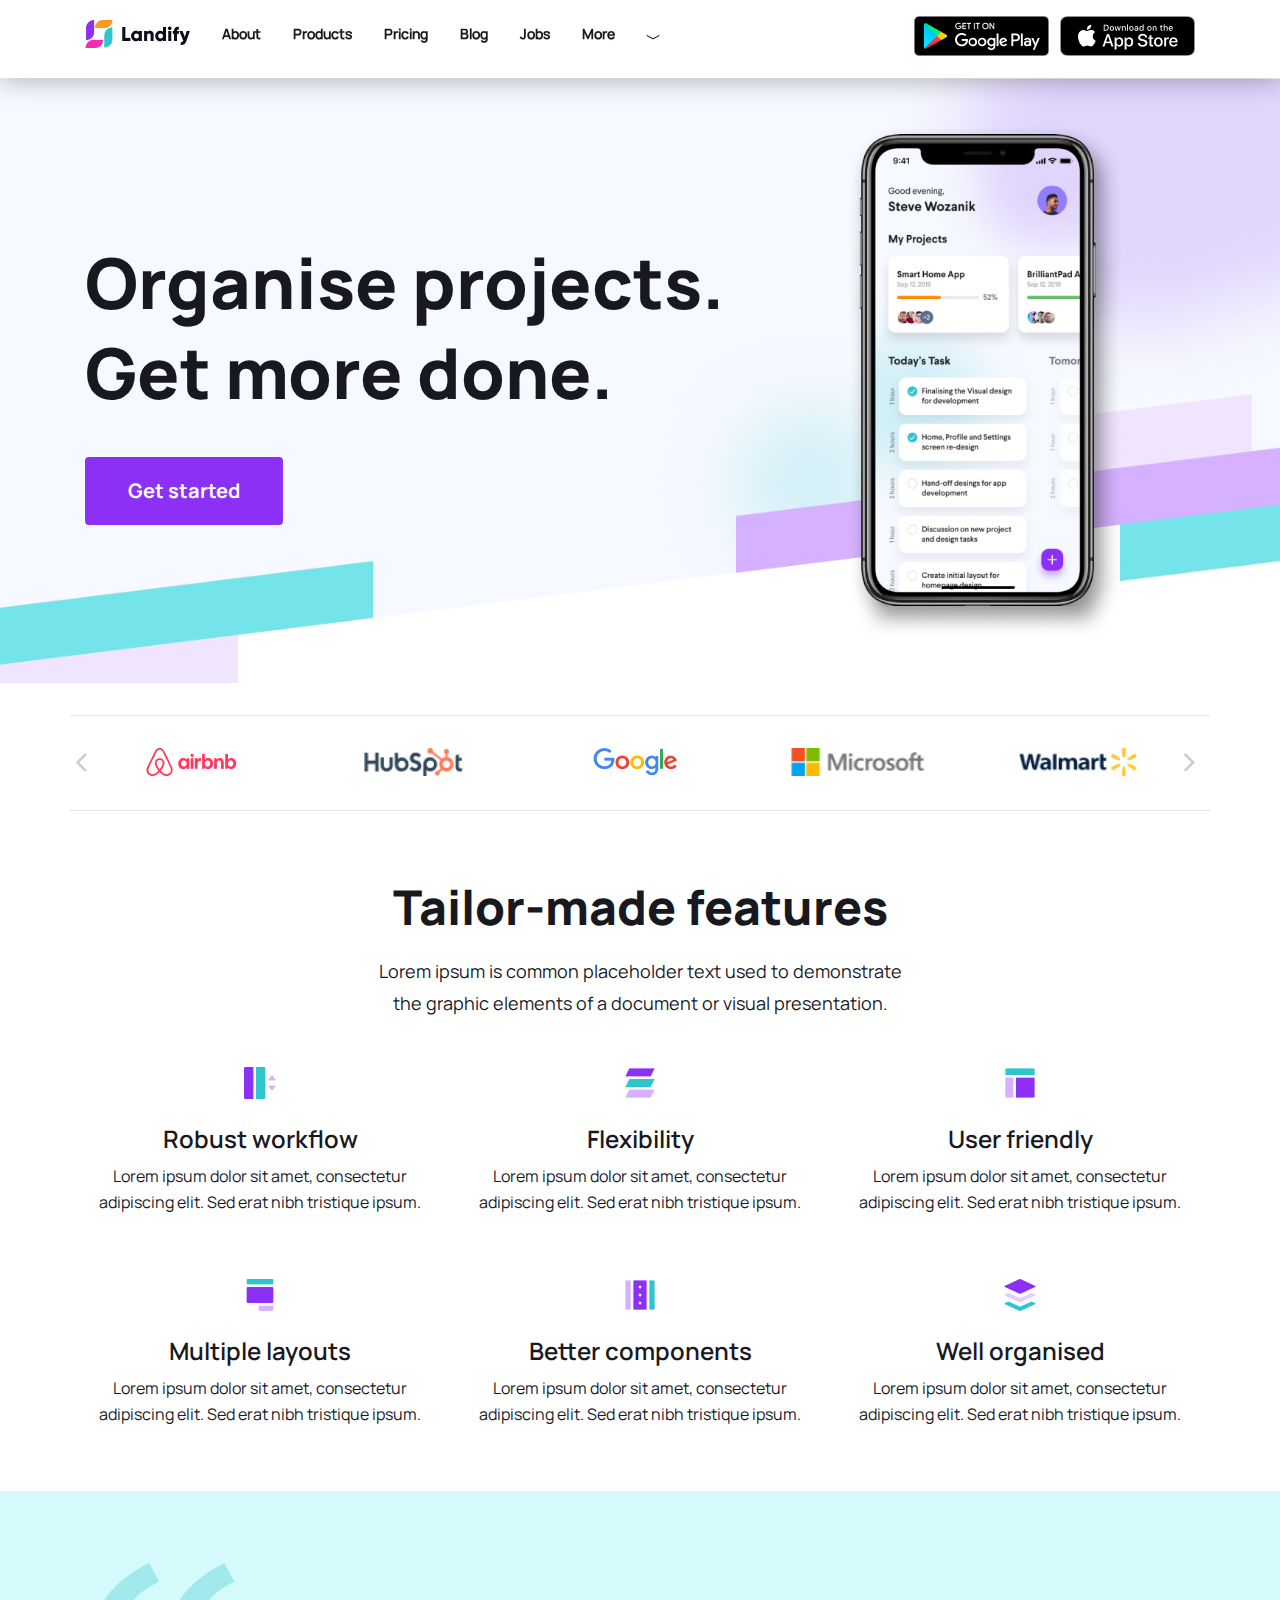
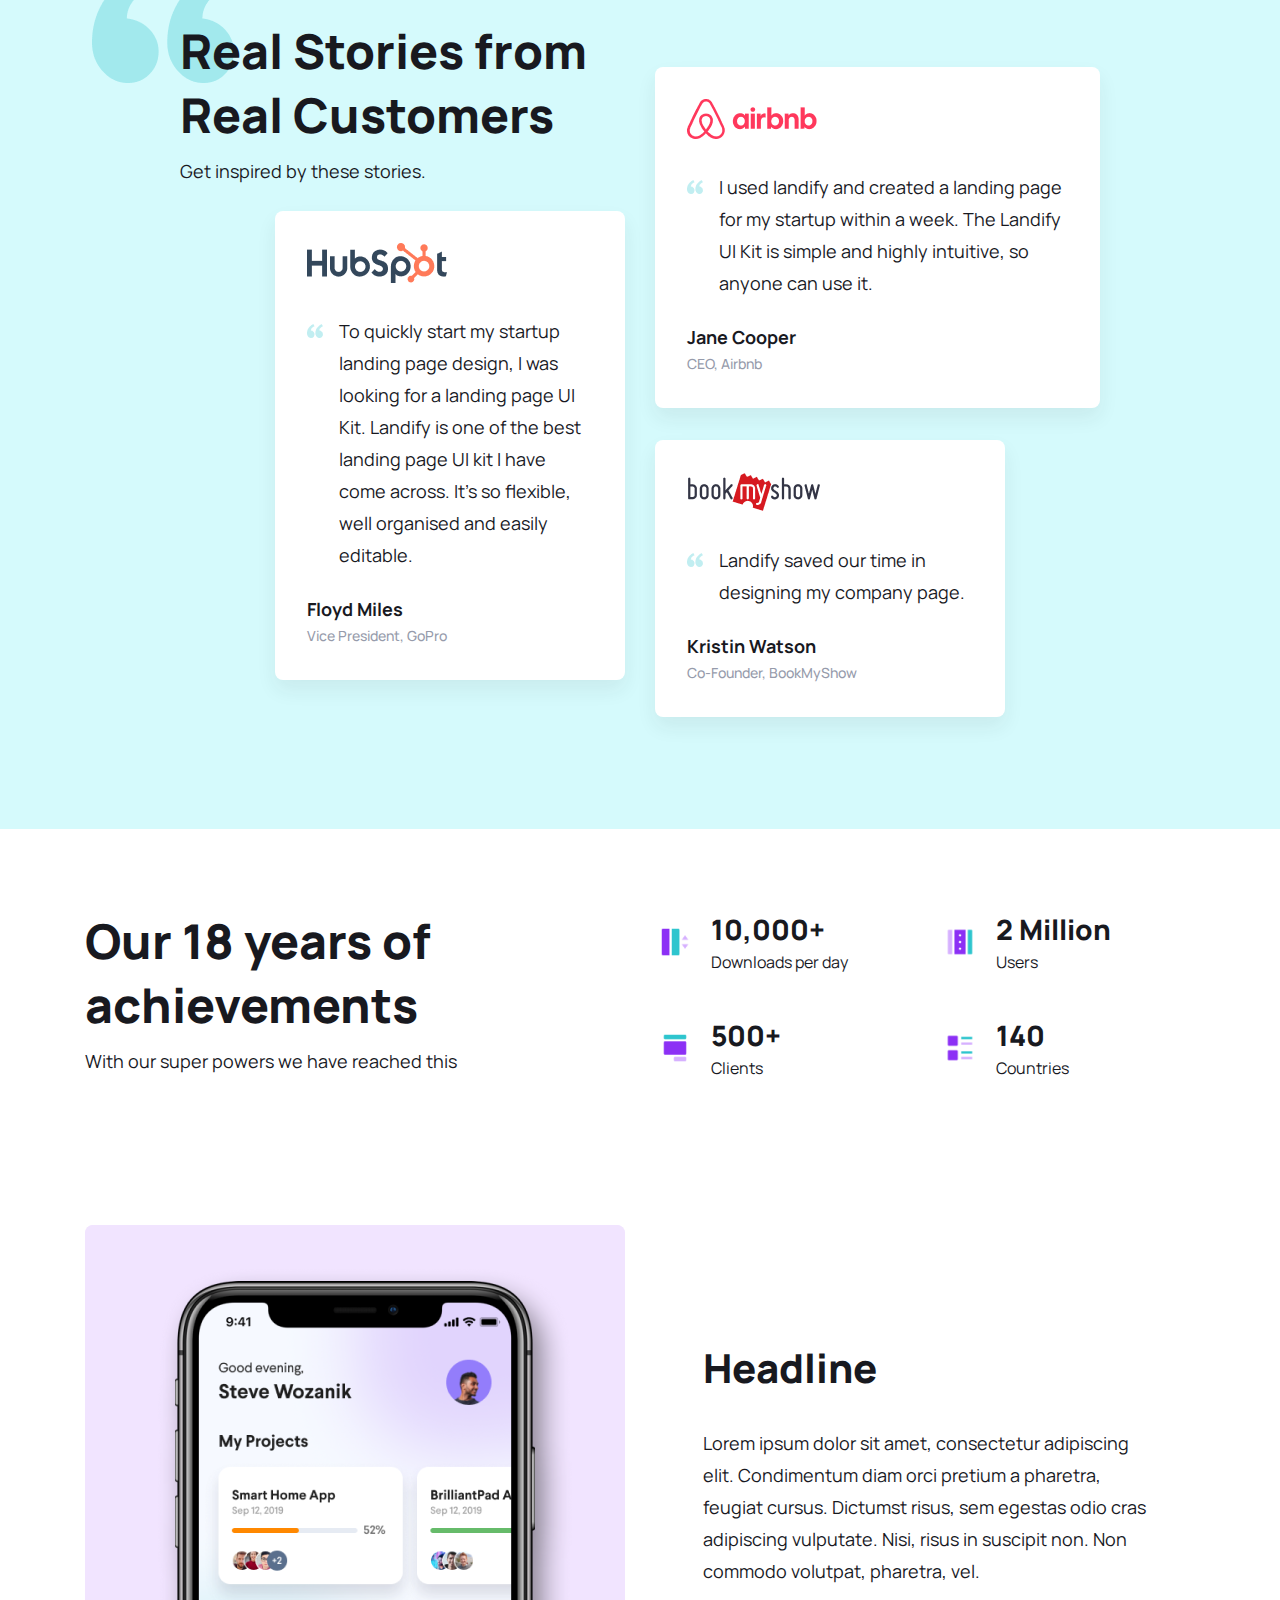
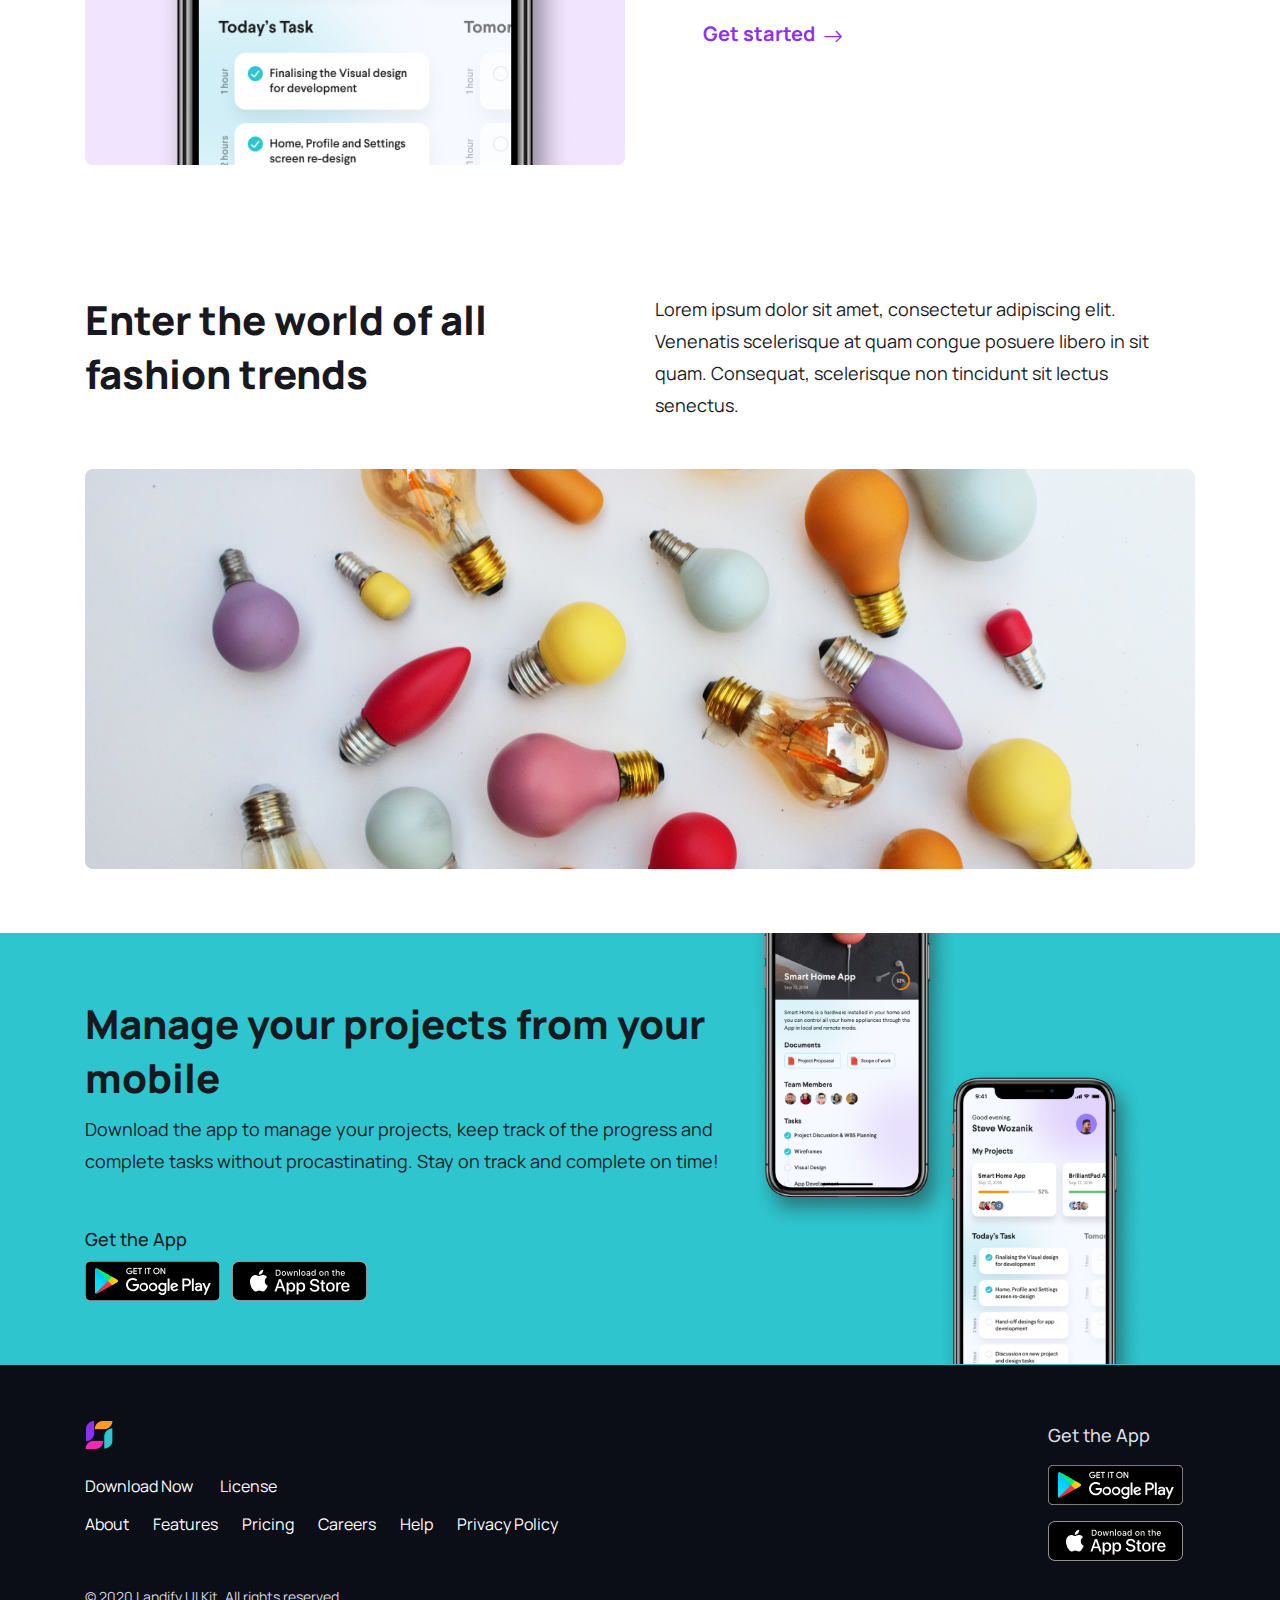
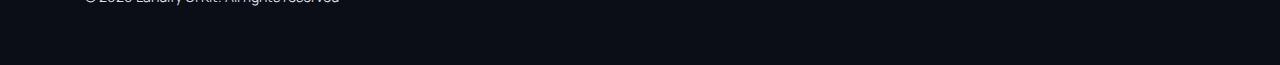
==== index.html @ 4354871b "first commit" ====
<!DOCTYPE html>
<html lang="en">

<head>
    <meta charset="UTF-8">
    <meta name="viewport" content="width=device-width, initial-scale=1.0">
    <title>Landify Project</title>
    <link rel="icon" href="img/Logo.png">
    <link rel="stylesheet" href="https://use.fontawesome.com/releases/v5.15.1/css/all.css" integrity="sha384-vp86vTRFVJgpjF9jiIGPEEqYqlDwgyBgEF109VFjmqGmIY/Y4HV4d3Gp2irVfcrp" crossorigin="anonymous">
    <link rel="stylesheet" href="bootstrap-icons-1.2.2/font/bootstrap-icons.css">

    <link rel="stylesheet" href="css/bootstrap.min.css">
    <link rel="stylesheet" href="css/font.css">

    <!-- owl css -->
    <link rel="stylesheet" href="plugins/owl-carousel/owl.carousel.min.css">
    <link rel="stylesheet" href="plugins/owl-carousel/owl.theme.default.min.css">

    <link rel="stylesheet" href="css/style.css">
    <link rel="stylesheet" href="css/responsive.css">


</head>

<body>
    <header class="py-2 py-md-3">
        <div class="container">
            <div class="row">
                <div class="col-12 col-lg-8">
                    <div class="d-flex align-items-center justify-content-between justify-content-lg-start">
                        <a href="index.html" class="mr-3"><img src="img/logo-dark.png" alt="logo"></a>
                        <ul class="nav align-items-center">
                            <li>
                                <a href="#" class="nav-link">About</a>
                            </li>
                            <li>
                                <a href="#" class="nav-link">Products</a>
                            </li>
                            <li>
                                <a href="#" class="nav-link">Pricing</a>
                            </li>
                            <li>
                                <a href="#" class="nav-link">Blog</a>
                            </li>
                            <li>
                                <a href="#" class="nav-link">Jobs</a>
                            </li>
                            <li>
                                <a href="#" class="nav-link">More </a>
                            </li>
                            <li><button type="button">
                                    <i class="bi bi-chevron-compact-down ml-2"></i>
                                </button></li>
                        </ul>
                        <div class="hamburger-menu"><i class="bi bi-justify"></i></div>
                    </div>
                </div>
                <div class="col-12 col-lg-4">
                    <div class="d-flex justify-content-end">
                        <div class="store-items">
                            <a href="#" class="mr-2"><img src="img/google-play.png" alt="google-play"></a>
                            <a href="#"><img src="img/app-store.png" alt="google-play"></a>
                        </div>
                    </div>
                </div>
            </div>
        </div>
    </header>
    <div class="header-fixed"></div>
    <main>
        <!-- main-area -->
        <section id="main-area">
            <div class="container">
                <div class="row">
                    <div class="col-12 col-sm-8 d-flex align-items-center main-left-items">
                        <div class="main-left-item">
                            <h1>Organise projects. Get more done.</h1>
                            <a href="#" class="lmain-btn rounded">Get started</a>
                        </div>
                    </div>
                    <div class="col-12 col-sm-4">
                        <div class="main-img overflow-hidden">
                            <img src="img/iphone-x.png" alt="iphone-x">
                        </div>
                    </div>
                </div>


            </div>
        </section>
        <!-- partner section  -->
        <section id="partner">
            <div class="container partners-container">
                <div class="partners partners-slider owl-carousel owl-theme">
                    <div class="partner-item">
                        <a href="#"><img src="img/p1.png" alt="p1"></a>
                    </div>
                    <div class="partner-item">
                        <a href="#"><img src="img/p2.png" alt="p2"></a>
                    </div>
                    <div class="partner-item">
                        <a href="#"><img src="img/p3.png" alt="p3"></a>
                    </div>
                    <div class="partner-item">
                        <a href="#"><img src="img/p4.png" alt="p4"></a>
                    </div>
                    <div class="partner-item">
                        <a href="#"><img src="img/p5.png" alt="p5"></a>
                    </div>
                    <div class="partner-item">
                        <a href="#"><img src="img/p6.png" alt="p6"></a>
                    </div>
                </div>
            </div>
        </section>
        <!-- features -->
        <section id="features">
            <div class="container">
                <div class="features-head mb-4 mb-md-5 text-center">
                    <h2 class="mb-1 mb-sm-2 mb-md-3">Tailor-made features</h2>
                    <div class="mx-auto">Lorem ipsum is common placeholder text used to demonstrate the graphic elements of a document or visual presentation.</div>
                </div>
                <div class="row features-items">
                    <div class="col-12 col-sm-6 col-lg-4">
                        <div class="features-item text-center">
                            <div class="f-logo mx-auto"><img src="img/f1.png" alt="f-logo"></div>
                            <h5 class="mb-1 mb-md-2 mt-2 mt-md-3 mt-lg-4">Robust workflow</h5>
                            <div>Lorem ipsum dolor sit amet, consectetur adipiscing elit. Sed erat nibh tristique ipsum.</div>
                        </div>
                    </div>
                    <div class="col-12 col-sm-6 col-lg-4">
                        <div class="features-item text-center">
                            <div class="f-logo mx-auto"><img src="img/f2.png" alt="f-logo"></div>
                            <h5 class="mb-1 mb-md-2 mt-2 mt-md-3 mt-lg-4">Flexibility</h5>
                            <div>Lorem ipsum dolor sit amet, consectetur adipiscing elit. Sed erat nibh tristique ipsum.</div>
                        </div>
                    </div>
                    <div class="col-12 col-sm-6 col-lg-4">
                        <div class="features-item text-center">
                            <div class="f-logo mx-auto"><img src="img/f3.png" alt="f-logo"></div>
                            <h5 class="mb-1 mb-md-2 mt-2 mt-md-3 mt-lg-4">User friendly</h5>
                            <div>Lorem ipsum dolor sit amet, consectetur adipiscing elit. Sed erat nibh tristique ipsum.</div>
                        </div>
                    </div>
                    <div class="col-12 col-sm-6 col-lg-4">
                        <div class="features-item text-center">
                            <div class="f-logo mx-auto"><img src="img/f4.png" alt="f-logo"></div>
                            <h5 class="mb-1 mb-md-2 mt-2 mt-md-3 mt-lg-4">Multiple layouts</h5>
                            <div>Lorem ipsum dolor sit amet, consectetur adipiscing elit. Sed erat nibh tristique ipsum.</div>
                        </div>
                    </div>
                    <div class="col-12 col-sm-6 col-lg-4">
                        <div class="features-item text-center">
                            <div class="f-logo mx-auto"><img src="img/f5.png" alt="f-logo"></div>
                            <h5 class="mb-1 mb-md-2 mt-2 mt-md-3 mt-lg-4">Better components</h5>
                            <div>Lorem ipsum dolor sit amet, consectetur adipiscing elit. Sed erat nibh tristique ipsum.</div>
                        </div>
                    </div>
                    <div class="col-12 col-sm-6 col-lg-4">
                        <div class="features-item text-center">
                            <div class="f-logo mx-auto"><img src="img/f6.png" alt="f-logo"></div>
                            <h5 class="mb-1 mb-md-2 mt-2 mt-md-3 mt-lg-4">Well organised</h5>
                            <div>Lorem ipsum dolor sit amet, consectetur adipiscing elit. Sed erat nibh tristique ipsum.</div>
                        </div>
                    </div>
                </div>
            </div>
        </section>
        <!-- customers -->
        <section id="customers">
            <div class="container">
                <div class="row">
                    <div class="col-12 col-md-6">
                        <div class="customers-left d-flex flex-column  align-items-md-end">
                            <div class="main-title mb-4">
                                <div class="quotes-bg"><img src="img/quotes_bg.png" alt="quotes"></div>
                                <h2>Real Stories from Real Customers</h2>
                                <div>Get inspired by these stories.</div>
                            </div>
                            <div class="customers-item cleft-item">
                                <div class="customers-logo"><img src="img/c1.png" alt="customers"></div>
                                <div class="d-flex align-items-baseline">
                                    <img class="quotes-mini mr-2 mr-md-3" src="img/quotes_mini.png" alt="quotes">
                                    <div class="customers-text">
                                        To quickly start my startup landing page design, I was looking for a landing page UI Kit. Landify is one of the best landing page UI kit I have come across. It’s so flexible, well organised and easily editable.
                                    </div>
                                </div>
                                <div class="customers-desc mt-3 mt-lg-4">
                                    <p class="m-0">Floyd Miles</p>
                                    <span>Vice President, GoPro</span>
                                </div>
                            </div>
                        </div>
                    </div>
                    <div class="col-12 col-md-6">
                        <div class="customers-right d-flex flex-column mt-lg-5">
                            <div class="cright-item">
                                <div class="customers-logo"><img src="img/c2.png" alt="customers"></div>
                                <div class="d-flex align-items-baseline">
                                    <img class="quotes-mini mr-2 mr-md-3" src="img/quotes_mini.png" alt="quotes">
                                    <div class="customers-txt">
                                        I used landify and created a landing page for my startup within a week. The Landify UI Kit is simple and highly intuitive, so anyone can use it.
                                    </div>
                                </div>
                                <div class="customers-desc mt-3 mt-lg-4">
                                    <p class="m-0">Jane Cooper</p>
                                    <span>CEO, Airbnb</span>
                                </div>
                            </div>
                            <div class="cright-item cright-item-bottom">
                                <div class="customers-logo"><img src="img/c3.png" alt="customers"></div>
                                <div class="d-flex align-items-baseline">
                                    <img class="quotes-mini mr-2 mr-md-3" src="img/quotes_mini.png" alt="quotes">
                                    <div class="customers-txt">
                                        Landify saved our time in designing my company page.
                                    </div>
                                </div>
                                <div class="customers-desc mt-3 mt-lg-4">
                                    <p class="m-0">Kristin Watson</p>
                                    <span>Co-Founder, BookMyShow</span>
                                </div>
                            </div>
                        </div>
                    </div>
                </div>
            </div>
        </section>
        <!-- achivments -->
        <section id="achivments">
            <div class="container">
                <div class="row">
                    <div class="col-12 col-md-6">
                        <div class="main-title  mb-32">
                            <h2>Our 18 years of achievements</h2>
                            <div>With our super powers we have reached this</div>
                        </div>
                    </div>
                    <div class="col-12 col-md-6">
                        <div class="row mb-40 ach-mb-0">
                            <div class="col-12 col-md-6 ach-bb">
                                <div class="ach-item d-flex align-items-center">
                                    <div class="ach-logo mr-2 mr-sm-3"><img src="img/ach-logo1.png" alt="ach-logo"></div>
                                    <div class="ach-desc">
                                        <h4 class="m-0">10,000+</h4>
                                        <span>Downloads per day</span>
                                    </div>
                                </div>
                            </div>
                            <div class="col-12 col-md-6 ach-bb">
                                <div class="ach-item d-flex align-items-center">
                                    <div class="ach-logo mr-2 mr-sm-3"><img src="img/ach-logo2.png" alt="ach-logo"></div>
                                    <div class="ach-desc">
                                        <h4 class="m-0">2 Million</h4>
                                        <span>Users</span>
                                    </div>
                                </div>
                            </div>
                        </div>
                        <div class="row">
                            <div class="col-12 col-md-6 ach-bb">
                                <div class="ach-item d-flex align-items-center">
                                    <div class="ach-logo mr-2 mr-sm-3"><img src="img/ach-logo3.png" alt="ach-logo"></div>
                                    <div class="ach-desc">
                                        <h4 class="m-0">500+</h4>
                                        <span>Clients</span>
                                    </div>
                                </div>
                            </div>
                            <div class="col-12 col-md-6 ach-bb">
                                <div class="ach-item d-flex align-items-center">
                                    <div class="ach-logo mr-2 mr-sm-3"><img src="img/ach-logo4.png" alt="ach-logo"></div>
                                    <div class="ach-desc">
                                        <h4 class="m-0">140</h4>
                                        <span>Countries</span>
                                    </div>
                                </div>
                            </div>
                        </div>
                    </div>
                </div>
            </div>
        </section>
        <!-- headline -->
        <section id="headline">
            <div class="container">
                <div class="row">
                    <div class="col-12 col-lg-6 ">
                        <div>
                            <div class="headline-img overflow-hidden d-flex justify-content-center">
                                <img src="img/headline-img.png" alt="mobile">
                            </div>
                        </div>
                    </div>
                    <div class="col-12 col-lg-6 d-flex flex-column justify-content-center">
                        <div class="ach-px-5">
                            <div class="title-second">
                                <h3>Headline</h3>
                                <div>Lorem ipsum dolor sit amet, consectetur adipiscing elit. Condimentum diam orci pretium a pharetra, feugiat cursus. Dictumst risus, sem egestas odio cras adipiscing vulputate. Nisi, risus in suscipit non. Non commodo volutpat,
                                    pharetra, vel.</div>
                                <a href="#" class="headline-btn text-decoration-none d-inline-flex  align-items-center ">Get started<i class="bi bi-arrow-right ml-2"></i></a>
                            </div>
                        </div>

                    </div>
                </div>
            </div>
        </section>
        <!-- fashion -->
        <section id="fashion">
            <div class="container">
                <div class="row mb-3 mb-md-4 mb-lg-5">
                    <div class="col-12 col-md-6">
                        <div class="title-second ">
                            <h3>Enter the world of all fashion trends</h3>
                        </div>
                    </div>
                    <div class="col-12 col-md-6">
                        <div class="title-second">
                            <div>Lorem ipsum dolor sit amet, consectetur adipiscing elit. Venenatis scelerisque at quam congue posuere libero in sit quam. Consequat, scelerisque non tincidunt sit lectus senectus.</div>
                        </div>
                    </div>
                </div>
                <div class="fashion-bg overflow-hidden">
                    <img src="img/fashion-bg.png" alt="trend">
                </div>
            </div>
        </section>
        <!-- projects -->
        <section id="projects">
            <div class="container">
                <div class="row">
                    <div class="col-12 col-md-7">
                        <div>
                            <div class="title-second mb-3 mb-md-4 mb-lg-5">
                                <h3>Manage your projects from your mobile</h3>
                                <div>Download the app to manage your projects, keep track of the progress and complete tasks without procastinating. Stay on track and complete on time!</div>
                            </div>
                            <div class="pr-app">
                                <span>Get the App</span>
                                <div class="pr-app-items d-flex mt-2">
                                    <a href="#" class="pr-app-logo overflow-hidden"><img src="img/pr-app1.png" alt="app"></a>
                                    <a href="#" class="pr-app-logo overflow-hidden"><img src="img/pr-app2.png" alt="app"></a>
                                </div>

                            </div>
                        </div>
                    </div>

                    <div class="col-12 col-md-5">
                        <div class="row">
                            <div class="col-12 col-xl-6">
                                <div class="pr-img1 overflow-hidden d-none d-xl-block"><img src="img/pr1.png" alt="products"></div>
                                <div class="main-img overflow-hidden d-block d-xl-none">
                                    <img src="img/iphone-x.png" alt="iphone-x">
                                </div>
                            </div>
                            <div class="col-12 col-xl-6">
                                <div class="pr-img2 overflow-hidden d-none d-xl-block"><img src="img/pr2.png" alt="products"></div>
                            </div>
                        </div>
                    </div>
                </div>
            </div>
        </section>

    </main>

    <footer>
        <div class="container">
            <div class="row">
                <div class="col-12 col-md-8">
                    <div class="f-left d-flex flex-column flex-md-column align-items-center align-items-md-start">
                        <a class="foot-logo"><img src="img/Logo.png" alt="logo"></a>
                        <div class="f-links">
                            <a href="#">Download Now</a>
                            <a href="#">License</a>
                        </div>
                        <ul class="nav flex-column flex-md-row text-center text-md-left">
                            <li>
                                <a href="#">About</a>
                            </li>
                            <li>
                                <a href="#">Features</a>
                            </li>
                            <li>
                                <a href="#">Pricing</a>
                            </li>
                            <li>
                                <a href="#">Careers</a>
                            </li>
                            <li>
                                <a href="#">Help</a>
                            </li>
                            <li>
                                <a href="#">Privacy Policy</a>
                            </li>
                        </ul>
                    </div>
                </div>
                <div class="col-12 col-md-4 d-flex justify-content-center justify-content-md-end">
                    <div class="pr-app text-center text-md-left">
                        <span>Get the App</span>
                        <div class="pr-app-items">
                            <a href="#" class="pr-app-logo overflow-hidden mt-2 mt-lg-3 d-block"><img src="img/pr-app1.png" alt="app"></a>
                            <a href="#" class="pr-app-logo overflow-hidden mt-2 mt-lg-3 d-block"><img src="img/pr-app2.png" alt="app"></a>
                        </div>
                    </div>
                </div>
            </div>
            <div class="copyr text-center text-md-left">
                © 2020 Landify UI Kit. All rights reserved
            </div>
    </footer>


    <script src="js/jquery-3.5.1.min.js"></script>
    <script src="js/popper.min.js"></script>
    <script src="js/bootstrap.min.js"></script>
    <!-- owl carousel -->
    <script src="plugins/owl-carousel/owl.carousel.min.js"></script>
    <script src="js/script.js"></script>


</body>

</html>
---- css/font.css ----
@font-face {
    font-family: "azn";
    src: url(fonts/AZN.ttf);
}


/* 200 */

@font-face {
    font-family: Manrope-ExtraLight;
    src: url(../css/fonts/Manrope-ExtraLight.ttf);
}


/* 300 */

@font-face {
    font-family: Manrope-Light;
    src: url(../css/fonts/Manrope-Light.ttf);
}


/* 400 */

@font-face {
    font-family: Manrope-Regular;
    src: url(../css/fonts/Manrope-Regular.ttf);
}


/* 500 */

@font-face {
    font-family: Manrope-Medium;
    src: url(../css/fonts/Manrope-Medium.ttf);
}


/* 600 */

@font-face {
    font-family: Manrope-SemiBold;
    src: url(../css/fonts/Manrope-SemiBold.ttf);
}


/* 700 */

@font-face {
    font-family: Manrope-Bold;
    src: url(../css/fonts/Manrope-Bold.ttf);
}


/* 800 */

@font-face {
    font-family: Manrope-ExtraBold;
    src: url(../css/fonts/Manrope-ExtraBold.ttf);
}
---- css/style.css ----
body {
    font-family: Manrope-Regular;
}

.mb-40 {
    margin-bottom: 2.5rem;
}

.title-second h3 {
    color: #18191F;
    font-size: 2.5rem;
    line-height: 3.375rem;
    font-family: Manrope-ExtraBold;
}

.title-second div {
    color: #18191F;
    font-size: 1.125rem;
    line-height: 2rem;
    font-family: Manrope-Regular;
}


/* header */

header {
    position: fixed;
    width: 100%;
    top: 0;
    left: 0;
    z-index: 9999;
    background-color: #fff;
    -webkit-box-shadow: 0px 2px 27px 0px rgba(0, 0, 0, 0.3);
    -moz-box-shadow: 0px 2px 27px 0px rgba(0, 0, 0, 0.3);
    box-shadow: 0px 2px 27px 0px rgba(0, 0, 0, 0.3);
}

.header-fixed {
    height: 79px;
}

header .nav li .nav-link {
    color: #18191F;
    font-size: 0.875rem;
    line-height: 1.25rem;
    font-family: Manrope-Medium;
    font-weight: 700;
    text-transform: capitalize;
    position: relative;
    overflow: hidden;
    display: block;
    transition: .7s all;
}

header .nav li .nav-link:before {
    content: '';
    width: 30px;
    position: absolute;
    border-bottom: 2px solid #8C30F5;
    bottom: 0;
    right: 350px;
    transition: .7s all;
}

header .nav li .nav-link:hover:before {
    right: 10px;
}

header .nav li .nav-link:hover {
    color: #8C30F5;
}

header .nav li button {
    background: transparent;
    border: none transparent;
    outline: none;
}

.hamburger-menu {
    display: none;
    font-size: 2rem;
}

.store-items a {
    display: inline-block;
    width: 135px;
    height: 40px;
    overflow: hidden;
}

.store-items a img {
    width: 100%;
    height: 100%;
    object-fit: cover;
    object-position: center;
}


/* main-area */

#main-area {
    background: url(../img/bg-hero.png) no-repeat center;
    background-size: cover;
}

#main-area h1 {
    color: #18191F;
    font-size: 4.375rem;
    line-height: 5.625rem;
    font-family: Manrope-ExtraBold;
}

.main-img {
    height: 604px;
    max-width: 280px;
}

.main-img img {
    width: 100%;
    height: 100%;
    object-fit: contain;
    object-position: center;
}

.lmain-btn {
    display: inline-block;
    background: #8C30F5;
    border: 3px solid #8C30F5;
    padding: 16px 40px;
    min-width: 196px;
    text-align: center;
    text-decoration: none !important;
    color: #fff;
    font-size: 1.25rem;
    line-height: 1.875rem;
    font-family: Manrope-Bold;
    margin-top: 2rem;
    transition: all .4s ease;
}

.lmain-btn:hover {
    border: 3px solid #8C30F5;
    color: #8C30F5;
    background: #f6f9ff;
}


/* partners */

.partners-container {
    margin-top: 32px;
    padding-top: 32px;
    padding-right: 24px;
    border-top: 1px solid rgba(0, 0, 0, .1);
    border-bottom: 1px solid rgba(0, 0, 0, .1);
}

.partners {
    position: relative;
}

.partner-item img {
    width: 100%;
    height: 28px;
    object-fit: contain;
}

#partner .owl-nav .owl-prev span {
    color: black;
    position: absolute;
    bottom: 20px;
    left: -15px;
    font-size: 40px;
    opacity: .2;
}

#partner .owl-nav .owl-next span {
    position: absolute;
    color: black;
    bottom: 20px;
    right: -15px;
    font-size: 40px;
    opacity: .2;
}

#partner .owl-nav .owl-prev span:hover,
#partner .owl-nav .owl-next span:hover {
    opacity: .7;
    color: #8C30F5;
}


/* features */

#features {
    margin-top: 4rem;
}

.features-item {
    margin-bottom: 4rem;
}

.features-head h2 {
    color: #18191F;
    font-size: 3rem;
    line-height: 4rem;
    font-family: Manrope-ExtraBold;
}

.features-head div {
    color: #18191F;
    font-size: 1.125rem;
    line-height: 2rem;
    font-family: Manrope-Regular;
    max-width: 540px;
}

.f-logo {
    width: 32px;
    height: 32px;
    overflow: hidden;
}

.f-logo img {
    width: 100%;
    height: 100%;
    object-fit: contain;
    object-position: center;
}

.features-item h5 {
    color: #18191F;
    font-size: 1.5rem;
    line-height: 2rem;
    font-family: Manrope-SemiBold;
}

.features-item div {
    color: #18191F;
    font-size: 1rem;
    line-height: 1.625rem;
    font-family: Manrope-Regular;
}


/*  customers */

#customers {
    background: #D5FAFC;
    padding-top: 8rem;
    padding-bottom: 5rem;
}

.main-title {
    max-width: 445px;
    position: relative;
}

.main-title .quotes-bg {
    position: absolute;
    top: -56px;
    left: -88px;
    z-index: 1;
    opacity: .3;
}

.main-title h2 {
    color: #18191F;
    font-size: 3rem;
    line-height: 4rem;
    font-family: Manrope-ExtraBold;
    position: relative;
    z-index: 2;
}

.main-title div,
.customers-text,
.customers-txt {
    color: #18191F;
    font-size: 1.125rem;
    line-height: 2rem;
    font-family: Manrope-Regular;
}

.cleft-item,
.cright-item {
    max-width: 350px;
    background: #fff;
    padding: 2rem;
    border-radius: 8px;
    -webkit-box-shadow: 0px 10px 20px 0px rgba(41, 41, 42, 0.07);
    -moz-box-shadow: 0px 10px 20px 0px rgba(41, 41, 42, 0.07);
    box-shadow: 0px 10px 20px 0px rgba(41, 41, 42, 0.07);
}

.customers-logo {
    margin-bottom: 2rem;
}

.customers-desc p {
    color: #18191F;
    font-size: 1.125rem;
    line-height: 1.75rem;
    font-family: Manrope-Bold;
}

.customers-desc span {
    color: #969BAB;
    font-size: .875rem;
    line-height: 1.5rem;
    font-family: Manrope-Medium;
}

.customers-text {
    max-width: 254px;
}

.cright-item {
    max-width: 445px;
    margin-bottom: 32px;
}

.cus-width-none {
    max-width: none;
}

.cright-item-bottom {
    max-width: 350px;
}


/* achivments */

#achivments {
    padding-top: 5rem;
    padding-bottom: 5rem;
}

.ach-item {
    max-width: 255px;
}

.ach-logo img {
    width: 40px;
    height: 40px;
}

.ach-desc h4 {
    color: #18191F;
    font-size: 1.75rem;
    line-height: 2.5rem;
    font-family: Manrope-ExtraBold;
}

.ach-desc span {
    color: #18191F;
    font-size: 1rem;
    line-height: 1.625rem;
    font-family: Manrope-Regular;
}


/* headline */

#headline {
    padding-top: 4rem;
    padding-bottom: 4rem;
}

.headline-img {
    background: #F1E4FF;
    border-radius: 8px;
}

.headline-img img {
    width: 100%;
    object-fit: contain;
    object-position: bottom;
}

.ach-px-5 {
    padding-left: 3rem;
    padding-right: 3rem;
}

.headline-btn,
.head-line-btn i {
    color: #8C30F5;
    font-size: 1.25rem;
    line-height: 1.875rem;
    font-family: Manrope-Bold;
    min-width: 145px;
}

.headline-btn:hover {
    background: -webkit-linear-gradient( #ccaaf0, #2ec5ce, #8C30F5);
    -webkit-background-clip: text;
    -webkit-text-fill-color: transparent;
}

#headline .title-second h3 {
    margin: 0;
}

#headline .title-second div {
    margin-top: 2rem;
    margin-bottom: 2rem;
}


/* fashion */

#fashion {
    padding-top: 64px;
    padding-bottom: 64px;
}

.fashion-bg img {
    width: 100%;
    height: 100%;
    object-fit: cover;
    object-position: center;
}


/* projects */

#projects {
    padding-top: 64px;
    padding-bottom: 64px;
    background: #2EC5CE;
}

.pr-app span {
    color: #18191F;
    font-size: 18px;
    line-height: 28px;
    font-family: Manrope-Medium;
}

.pr-app-logo {
    margin-right: 12px;
}

.pr-img1 {
    position: relative;
    top: -64px;
}

.pr-img2 {
    position: relative;
    top: 70px;
    left: -50px;
}

.pr-img1 img,
.pr-img2 img {
    object-fit: contain;
    object-position: center;
    width: 100%;
    height: 100%;
}


/* footer */

footer {
    padding-top: 56px;
    padding-bottom: 56px;
    background: #0B0D17;
}

.f-links {
    margin-top: 24px;
    margin-bottom: 12px;
}

.f-links a {
    color: #fff;
    font-size: 16px;
    line-height: 26px;
    font-family: Manrope-Regular;
    transition: all .5s ease;
    margin-right: 24px;
}

.f-links a:hover {
    opacity: .5;
    text-decoration: none;
}

footer .f-left ul {
    padding: 0;
}

footer .pr-app span {
    color: #D9DBE1;
}

footer .nav li a {
    color: #fff;
    font-size: 16px;
    line-height: 26px;
    font-family: Manrope-Regular;
    transition: all .5s ease;
    margin-right: 24px;
}

footer .nav li a:hover {
    color: #8C30F5;
    text-decoration: none;
}

.copyr {
    color: #D9DBE1;
    font-size: 14px;
    line-height: 24px;
    font-family: Manrope-Regular;
    margin-top: 24px;
}
---- css/responsive.css ----
/* x < 576px */

@media screen and (max-width: 576px) {
    /* header */
    header ul,
    header .store-items {
        display: none !important;
    }
    .hamburger-menu {
        display: block;
        font-size: 1.5rem;
    }
    .header-fixed {
        height: 52px;
    }
    /* main-area */
    .main-left-items,
    .main-left-item {
        justify-content: center !important;
        text-align: center !important;
    }
    #main-area h1 {
        font-size: 1.5rem;
        line-height: 2rem;
        margin-top: 2rem;
        max-width: 350px;
    }
    .lmain-btn {
        padding: 2px 20px;
        font-size: 1rem;
        margin-top: 0;
        min-width: 150px;
    }
    .main-img {
        height: 250px;
        margin: 10px auto;
    }
    /* owl carousel */
    .owl-carousel .owl-item img {
        width: 85%;
        margin-left: 10px;
    }
    /* features */
    #features {
        margin-top: 1rem;
    }
    .features-item {
        margin-bottom: 1.5rem;
    }
    .features-head h2 {
        font-size: 1.5rem;
        line-height: 2.5rem;
    }
    .features-head div {
        font-size: 0.8125rem;
        line-height: 1.3rem;
        max-width: 400px;
    }
    .f-logo {
        width: 25px;
        height: 25px;
    }
    .features-item h5 {
        font-size: 1.3rem;
    }
    .features-item div {
        font-size: .8rem;
        line-height: 1.2rem;
    }
    /* customers */
    #customers {
        padding-top: 3rem;
        padding-bottom: 0;
    }
    .cleft-item {
        margin-bottom: 2rem;
    }
    .cleft-item,
    .cright-item {
        max-width: 100%;
        width: 100%;
    }
    .customers-logo {
        margin-bottom: 1rem;
    }
    .quotes-mini {
        max-height: 10px;
    }
    .main-title h2,
    .title-second h3 {
        font-size: 1.8rem;
        line-height: 2rem;
    }
    .customers-logo img {
        max-height: 30px;
    }
    .main-title div,
    .customers-text,
    .customers-txt,
    .title-second div {
        font-size: .8rem;
        line-height: 1.4rem;
    }
    .customers-text {
        max-width: 100%;
    }
    .customers-desc p {
        font-size: .825rem;
        line-height: 1.4rem;
    }
    .customers-desc span {
        font-size: .8rem;
        line-height: 1rem;
    }
    #customers .quotes-bg {
        top: -8px;
        left: -14px;
    }
    #customers .quotes-bg img {
        max-height: 28px;
    }
    /* achivments */
    #achivments {
        padding-top: 2rem;
        padding-bottom: 2rem;
    }
    .ach-desc h4 {
        color: #18191F;
        font-size: 1.1rem;
        line-height: 1.5rem;
        font-family: Manrope-ExtraBold;
    }
    .ach-desc span {
        color: #18191F;
        font-size: .7rem;
        line-height: 1rem;
        font-family: Manrope-Regular;
    }
    .ach-mb-0 {
        margin-bottom: 0;
    }
    .ach-bb {
        border-bottom: 1px solid rgba(0, 0, 0, .1);
        padding: 1.25rem 0;
    }
    .mb-16 {
        margin-bottom: 1rem;
    }
    /* headline */
    #headline {
        padding-top: 1rem;
        padding-bottom: 1rem;
    }
    .headline-img {
        margin-bottom: 1rem;
    }
    .headline-img img {
        max-height: 200px;
    }
    #headline .title-second div {
        margin-top: 1rem;
        margin-bottom: 1rem;
    }
    .headline-btn {
        font-size: .9rem;
    }
    .ach-px-5 {
        padding: 0;
    }
    /* fashion */
    #fashion {
        padding-top: 16px;
        padding-bottom: 16px;
    }
    /* projects */
    #projects {
        padding-top: 32px;
        padding-bottom: 16px;
    }
    .pr-img2 {
        position: relative;
        top: 64px;
        left: -123px;
    }
    /* footer */
    footer {
        padding-top: 24px;
        padding-bottom: 24px;
    }
    .f-links {
        margin-top: 18px;
        margin-bottom: 4px;
    }
    .f-links a {
        font-size: 14px;
    }
    footer .nav li a {
        font-size: 12px;
        margin-right: 0;
    }
    .copyr {
        font-size: 12px;
        margin-top: 14px;
    }
    footer .pr-app span {
        font-size: 14px;
    }
    .pr-app-logo img {
        height: 35px;
    }
}


/* 576 > x > 768px */

@media screen and (min-width: 576px) and (max-width: 768px) {
    /* general */
    .main-title {
        max-width: 100%;
    }
    /* header */
    header ul,
    header .store-items {
        display: none !important;
    }
    .header-fixed {
        height: 59px;
    }
    .hamburger-menu {
        display: block;
        font-size: 1.8rem;
    }
    /* main-area */
    #main-area h1 {
        font-size: 2rem;
        line-height: 3rem;
    }
    .lmain-btn {
        padding: 3px 15px;
        min-width: 170px;
        font-size: 1rem;
        margin-top: 10px;
    }
    .main-img {
        height: 300px;
        margin: 10px auto;
    }
    /* features */
    #features {
        margin-top: 2rem;
    }
    .features-item {
        margin-bottom: 2.5rem;
    }
    .features-head h2 {
        font-size: 2rem;
        line-height: 2.5rem;
    }
    .features-head div {
        font-size: .9rem;
        line-height: 1.5rem;
    }
    .f-logo {
        width: 28px;
        height: 28px;
    }
    .features-item h5 {
        font-size: 1.3rem;
    }
    .features-item div {
        font-size: .9rem;
        line-height: 1.3rem;
    }
    /* customers */
    #customers {
        padding-top: 5rem;
        padding-bottom: 1rem;
    }
    .cleft-item {
        margin-bottom: 2rem;
    }
    .cleft-item,
    .cright-item {
        max-width: 100%;
        width: 100%;
    }
    .main-title h2,
    .title-second h3 {
        font-size: 2rem;
        line-height: 2.5rem;
    }
    .customers-logo img {
        max-height: 30px;
    }
    .main-title div,
    .customers-text,
    .customers-txt,
    .title-second div {
        font-size: .8rem;
        line-height: 1.4rem;
    }
    .customers-text {
        max-width: 100%;
    }
    .customers-desc p {
        font-size: .825rem;
        line-height: 1.4rem;
    }
    .customers-desc span {
        font-size: .8rem;
        line-height: 1rem;
    }
    #customers .quotes-bg {
        top: -15px;
        left: -38px;
    }
    #customers .quotes-bg img {
        max-height: 45px;
    }
    /* achivments */
    #achivments {
        padding-top: 2rem;
        padding-bottom: 2rem;
    }
    .ach-desc h4 {
        color: #18191F;
        font-size: 1.2rem;
        line-height: 2rem;
        font-family: Manrope-ExtraBold;
    }
    .ach-desc span {
        color: #18191F;
        font-size: .8rem;
        line-height: 1rem;
        font-family: Manrope-Regular;
    }
    .ach-mb-0 {
        margin-bottom: 0;
    }
    .ach-bb {
        border-bottom: 1px solid rgba(0, 0, 0, .1);
        padding: 1.25rem 0;
    }
    /* headline */
    #headline {
        padding-top: 1rem;
        padding-bottom: 1rem;
    }
    .headline-img {
        margin-bottom: 1rem;
    }
    .headline-img img {
        max-height: 250px;
    }
    #headline .title-second div {
        margin-top: 1rem;
        margin-bottom: 1rem;
    }
    .headline-btn {
        font-size: .9rem;
    }
    .ach-px-5 {
        padding: 0;
    }
    /* fashion */
    #fashion {
        padding-top: 16px;
        padding-bottom: 16px;
    }
    /* projects */
    #projects {
        padding-top: 32px;
        padding-bottom: 32px;
    }
    .pr-img2 {
        position: relative;
        top: 64px;
        left: -123px;
    }
    /* footer */
    footer {
        padding-top: 32px;
        padding-bottom: 32px;
    }
    .f-links {
        margin-top: 18px;
        margin-bottom: 4px;
    }
    .f-links a {
        font-size: 14px;
    }
    footer .nav li a {
        font-size: 12px;
        margin-right: 0;
    }
    .copyr {
        font-size: 12px;
        margin-top: 14px;
    }
    footer .pr-app span {
        font-size: 14px;
    }
    .pr-app-logo img {
        height: 35px;
    }
}


/* 768 > x > 992px */

@media screen and (min-width: 768px) and (max-width: 992px) {
    /* header */
    header ul,
    header .store-items {
        display: none !important;
    }
    .hamburger-menu {
        display: block;
    }
    /* main-area */
    #main-area h1 {
        font-size: 2.5rem;
        line-height: 3rem;
    }
    .lmain-btn {
        padding: 10px 15px;
        min-width: 200px;
        font-size: 1.2rem;
        margin-top: 10px;
    }
    #main-area .main-img {
        height: 400px;
        margin: 27px auto;
    }
    /* features */
    #features {
        margin-top: 3rem;
    }
    .features-item {
        margin-bottom: 48px;
    }
    .features-head h2 {
        font-size: 2.1rem;
        line-height: 2.5rem;
    }
    .features-head div {
        font-size: .925rem;
        line-height: 1.5rem;
    }
    .f-logo {
        width: 30px;
        height: 30px;
    }
    .features-item h5 {
        font-size: 1.35rem;
    }
    .features-item div {
        font-size: .9rem;
        line-height: 1.4rem;
    }
    /* customers */
    #customers {
        padding-top: 6rem;
        padding-bottom: 1rem;
    }
    .main-title h2,
    .title-second h3 {
        font-size: 2.3rem;
        line-height: 3.3rem;
    }
    .main-title div,
    .customers-text,
    .customers-txt,
    .title-second div {
        font-size: .9rem;
        line-height: 1.6rem;
    }
    .customers-desc p {
        font-size: .9rem;
        line-height: 1.4rem;
    }
    .customers-desc span {
        font-size: .8rem;
        line-height: 1rem;
    }
    #customers .quotes-bg {
        top: -20px;
        left: -45px;
    }
    #customers .quotes-bg img {
        max-height: 65px;
    }
    /* achvments */
    #achivments {
        padding-top: 2rem;
        padding-bottom: 2rem;
    }
    .ach-desc h4 {
        color: #18191F;
        font-size: 1.3rem;
        line-height: 1rem;
        font-family: Manrope-ExtraBold;
    }
    .ach-desc span {
        color: #18191F;
        font-size: .61rem;
        line-height: 1rem;
        font-family: Manrope-Regular;
    }
    /* headline */
    #headline {
        padding-top: 2rem;
        padding-bottom: 2rem;
    }
    .headline-img {
        margin-bottom: 2rem;
    }
    .headline-img img {
        max-height: 300px;
    }
    #headline .title-second div {
        margin-top: 1rem;
        margin-bottom: 1rem;
    }
    .headline-btn {
        font-size: 1rem;
    }
    /* fashion */
    #fashion {
        padding-top: 32px;
        padding-bottom: 32px;
    }
    /* projects */
    #projects {
        padding-bottom: 0;
    }
    /* footer */
    footer {
        padding-top: 32px;
        padding-bottom: 32px;
    }
    .f-links {
        margin-top: 18px;
        margin-bottom: 4px;
    }
    .f-links a {
        font-size: 14px;
    }
    footer .nav li a {
        font-size: 12px;
        margin-right: 14px;
    }
    .copyr {
        font-size: 12px;
        margin-top: 14px;
    }
    footer .pr-app span {
        font-size: 16px;
    }
    .pr-app-logo img {
        height: 35px;
    }
}


/* 992 > x > 1200px */

@media screen and (min-width: 992px) and (max-width: 1200px) {
    /* main-area */
    #main-area h1 {
        font-size: 3.5rem;
        line-height: 4.5rem;
    }
    .lmain-btn {
        padding: 10px 20px;
        font-size: 1.4rem;
    }
    #main-area .main-img {
        height: 500px;
        margin: 35px auto;
    }
    /* features */
    #features {
        margin-top: 3.2rem;
    }
    .features-head h2 {
        font-size: 2.5rem;
        line-height: 2.7rem;
    }
    .features-head div {
        font-size: 1rem;
        line-height: 1.5rem;
    }
    .features-item h5 {
        font-size: 1.4rem;
    }
    .features-item div {
        font-size: .95rem;
        line-height: 1.4rem;
    }
    /* customers */
    #customers {
        padding-bottom: 64px;
    }
    .main-title h2,
    .title-second h3 {
        font-size: 2.5rem;
        line-height: 3.5rem;
    }
    .main-title div,
    .customers-text,
    .customers-txt,
    .title-second div {
        font-size: 1rem;
        line-height: 1.7rem;
    }
    /* achivement */
    #achivments {
        padding-top: 48px;
        padding-bottom: 48px;
    }
    /* headloine */
    #headline {
        padding-top: 48px;
        padding-bottom: 48px;
    }
    /* fashion */
    #fashion {
        padding-top: 48px;
        padding-bottom: 48px;
    }
    /* projects */
    #projects {
        padding-bottom: 0;
    }
}
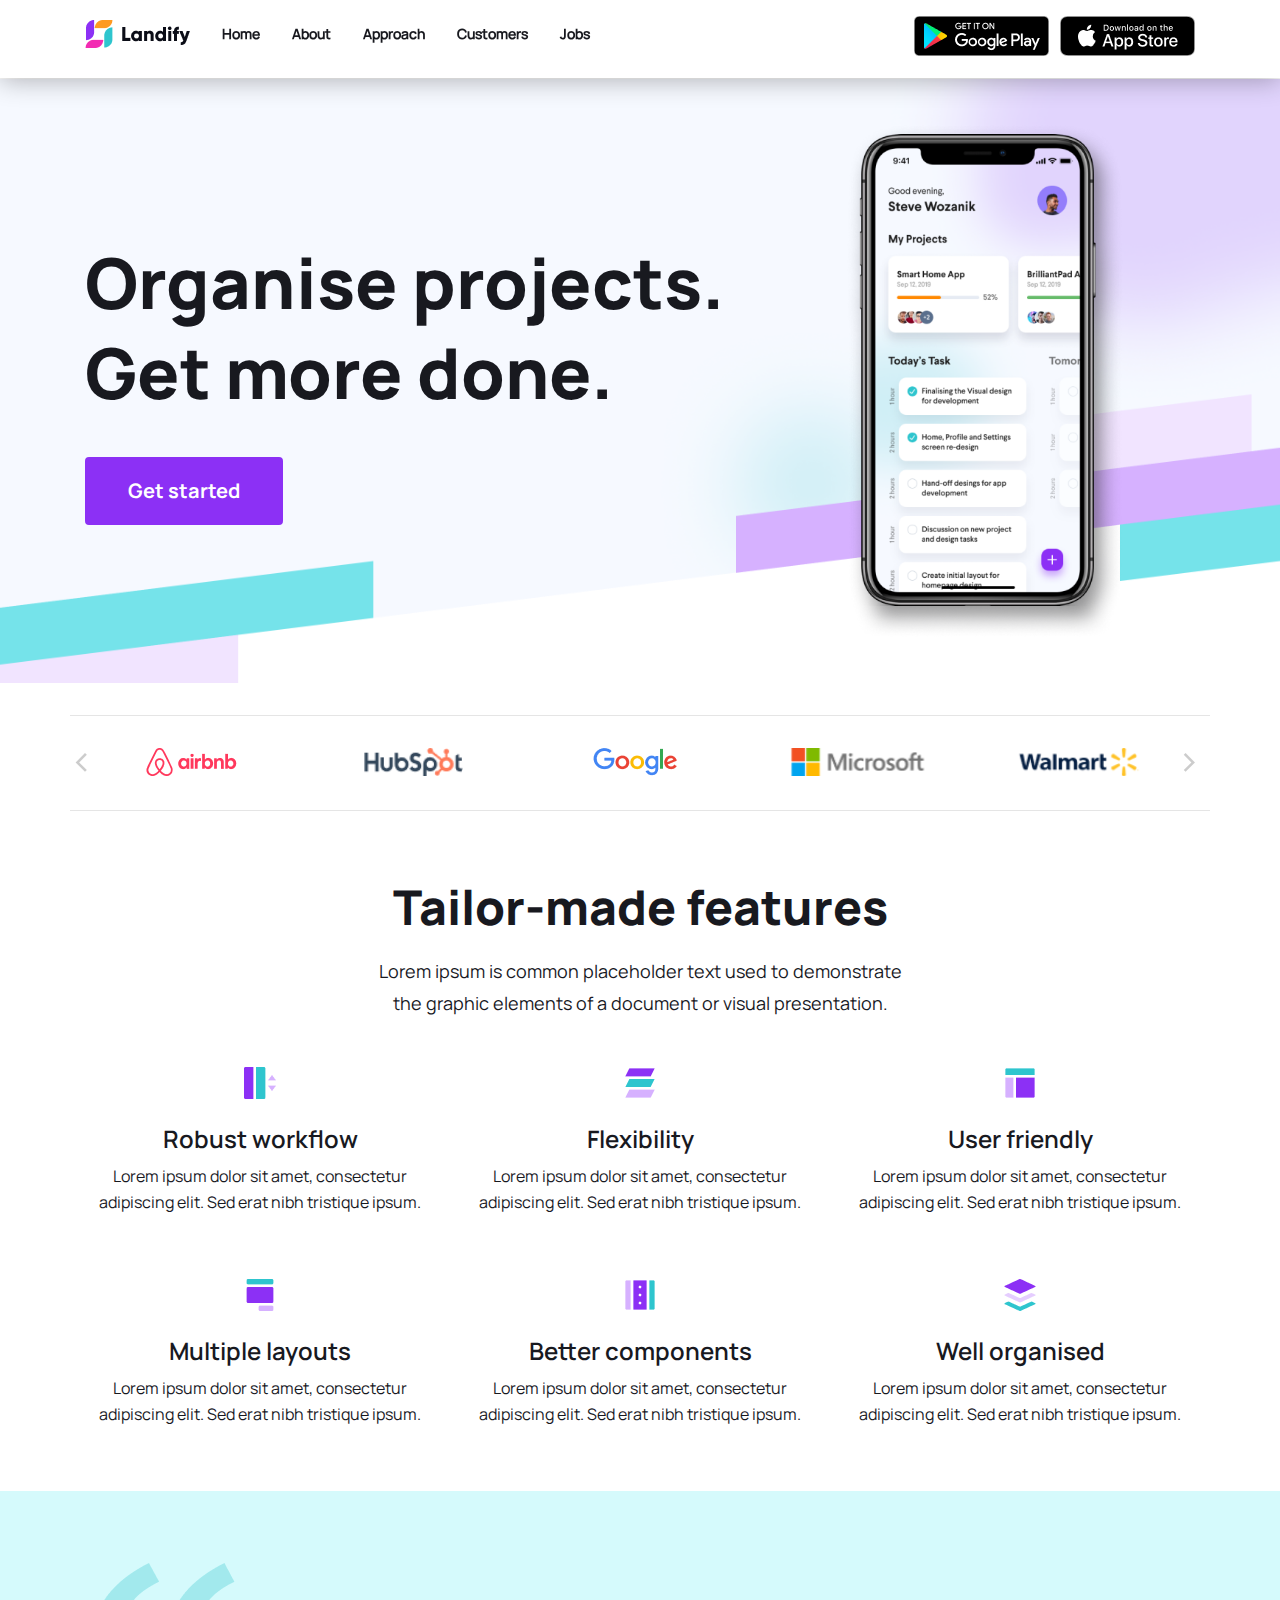
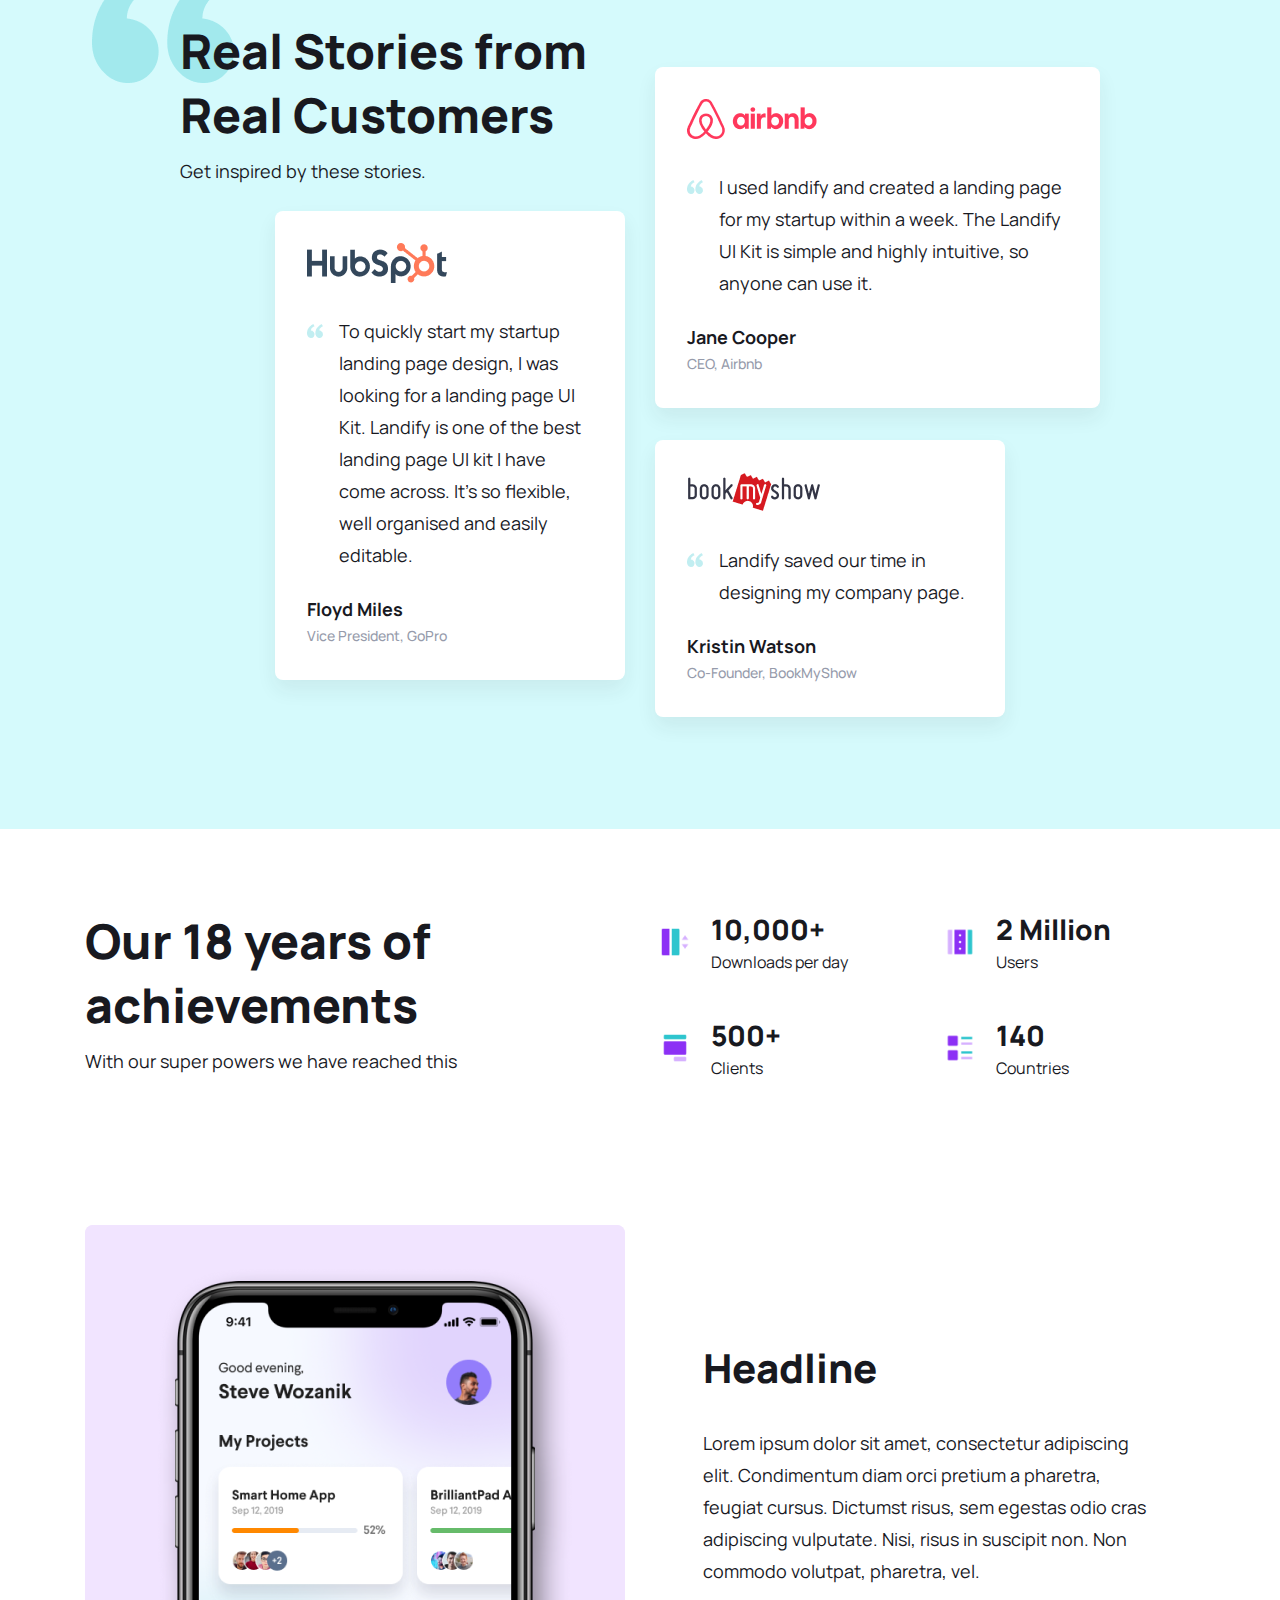
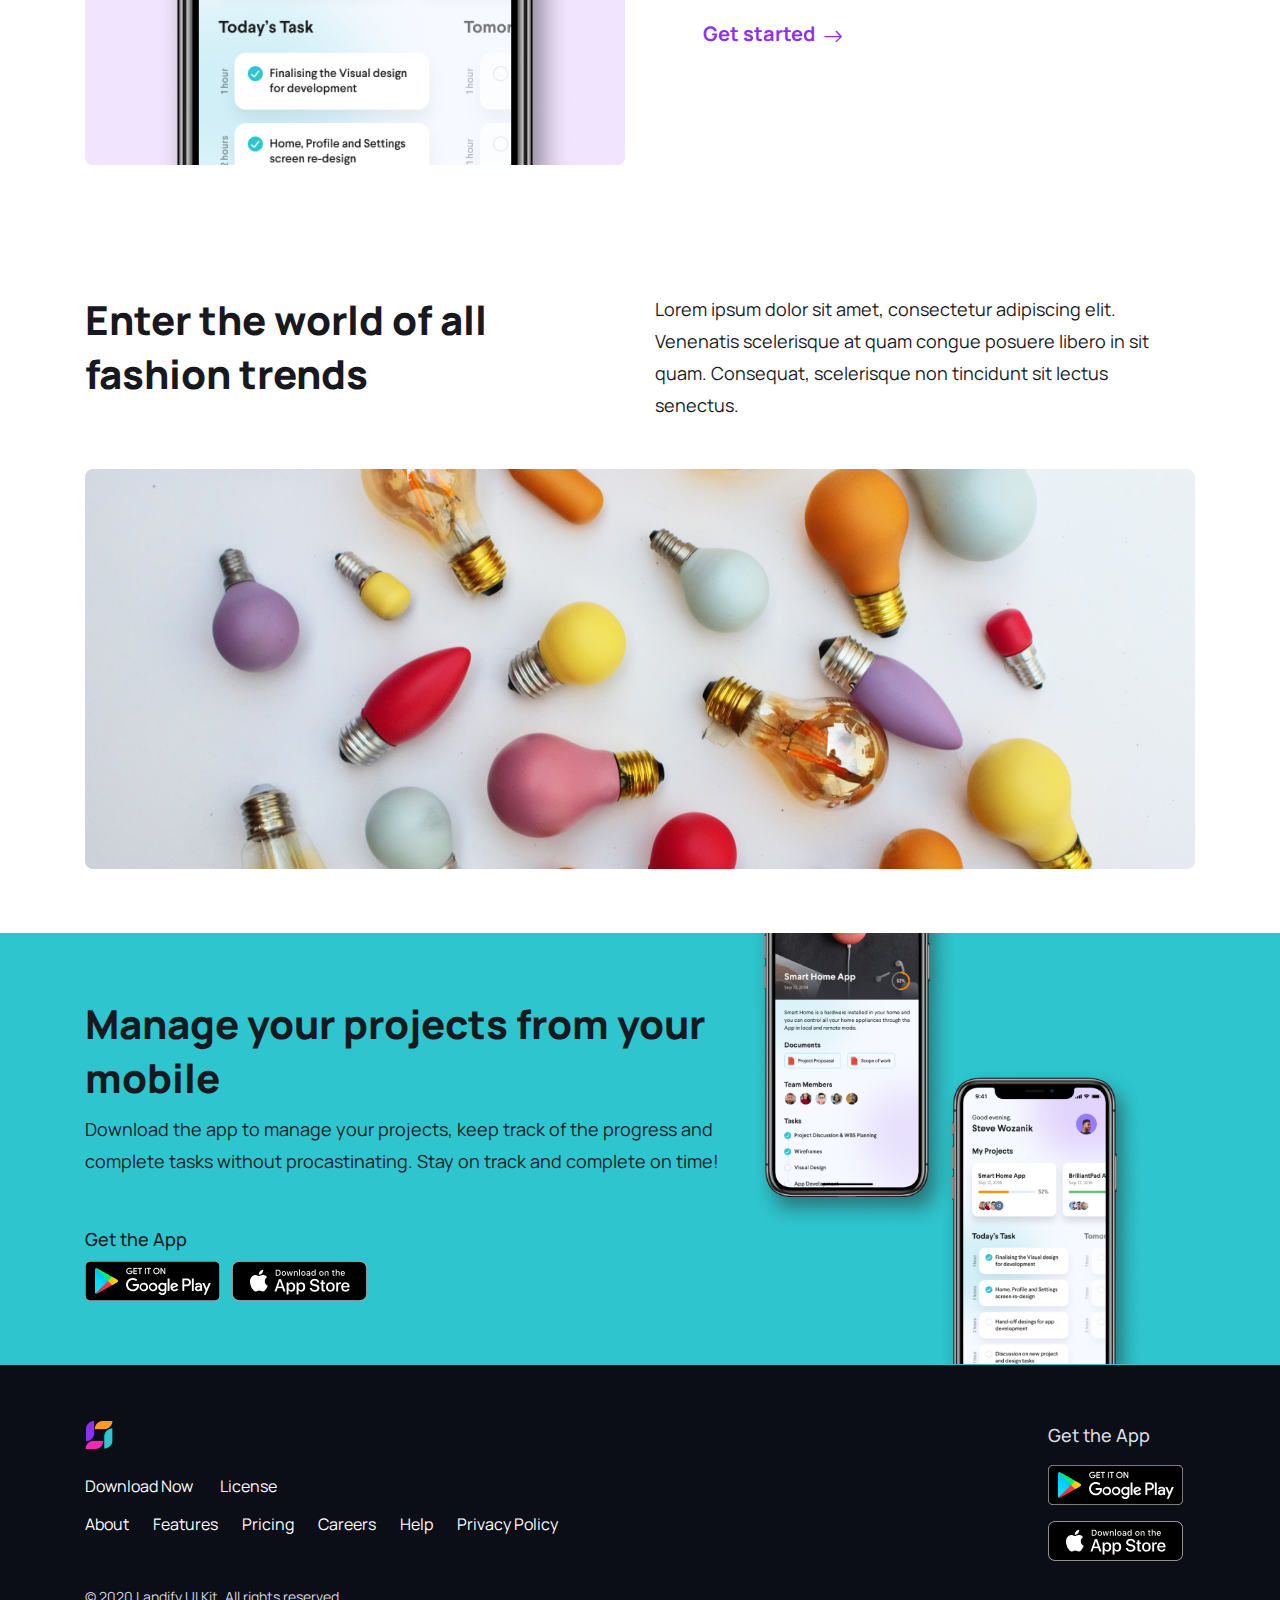
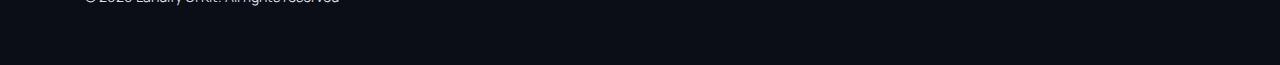
==== commit fb7fad54: "first commit" ====
--- a/index.html
+++ b/index.html
@@ -6,20 +6,21 @@
     <meta name="viewport" content="width=device-width, initial-scale=1.0">
     <title>Landify Project</title>
     <link rel="icon" href="img/Logo.png">
+    <!-- icons -->
     <link rel="stylesheet" href="https://use.fontawesome.com/releases/v5.15.1/css/all.css" integrity="sha384-vp86vTRFVJgpjF9jiIGPEEqYqlDwgyBgEF109VFjmqGmIY/Y4HV4d3Gp2irVfcrp" crossorigin="anonymous">
     <link rel="stylesheet" href="bootstrap-icons-1.2.2/font/bootstrap-icons.css">
-
+    <!-- bootstrap css -->
     <link rel="stylesheet" href="css/bootstrap.min.css">
+    <!-- font css -->
     <link rel="stylesheet" href="css/font.css">
-
     <!-- owl css -->
     <link rel="stylesheet" href="plugins/owl-carousel/owl.carousel.min.css">
     <link rel="stylesheet" href="plugins/owl-carousel/owl.theme.default.min.css">
-
+    <!-- animate css -->
+    <link rel="stylesheet" href="plugins/wow/animate.min.css">
+    <!-- own css -->
     <link rel="stylesheet" href="css/style.css">
     <link rel="stylesheet" href="css/responsive.css">
-
-
 </head>
 
 <body>
@@ -31,26 +32,21 @@
                         <a href="index.html" class="mr-3"><img src="img/logo-dark.png" alt="logo"></a>
                         <ul class="nav align-items-center">
                             <li>
-                                <a href="#" class="nav-link">About</a>
-                            </li>
-                            <li>
-                                <a href="#" class="nav-link">Products</a>
-                            </li>
-                            <li>
-                                <a href="#" class="nav-link">Pricing</a>
-                            </li>
-                            <li>
-                                <a href="#" class="nav-link">Blog</a>
-                            </li>
-                            <li>
-                                <a href="#" class="nav-link">Jobs</a>
-                            </li>
-                            <li>
-                                <a href="#" class="nav-link">More </a>
-                            </li>
-                            <li><button type="button">
-                                    <i class="bi bi-chevron-compact-down ml-2"></i>
-                                </button></li>
+                                <a href="index.html" class="nav-link">Home</a>
+                            </li>
+                            <li>
+                                <a href="about.html" class="nav-link">About</a>
+                            </li>
+                            <li>
+                                <a href="approach.html" class="nav-link">Approach</a>
+                            </li>
+                            <li>
+                                <a href="clients.html" class="nav-link">Customers</a>
+                            </li>
+                            <li>
+                                <a href="jobs.html" class="nav-link">Jobs</a>
+                            </li>
+
                         </ul>
                         <div class="hamburger-menu"><i class="bi bi-justify"></i></div>
                     </div>
@@ -418,6 +414,9 @@
     <script src="js/bootstrap.min.js"></script>
     <!-- owl carousel -->
     <script src="plugins/owl-carousel/owl.carousel.min.js"></script>
+    <!-- wow js -->
+    <script src="plugins/wow/wow.min.js"></script>
+    <!-- own script -->
     <script src="js/script.js"></script>
 
 
--- a/css/style.css
+++ b/css/style.css
@@ -517,4 +517,51 @@
     line-height: 24px;
     font-family: Manrope-Regular;
     margin-top: 24px;
+}
+
+
+/* about html */
+
+#about .main-title {
+    max-width: 100%;
+    width: 100%;
+}
+
+.about-head img {
+    width: 100%;
+    height: 100%;
+    object-position: cover;
+    object-position: center;
+}
+
+
+/* clients */
+
+#clients {
+    padding-top: 64px;
+    padding-bottom: 64px;
+}
+
+.clients-item {
+    overflow: hidden;
+    -webkit-filter: grayscale(100%);
+    filter: grayscale(100%);
+    transition: all .5s ease;
+}
+
+.clients-item:hover {
+    -webkit-filter: grayscale(0);
+    filter: grayscale(0);
+}
+
+.clients-item img {
+    width: 100%;
+    height: 100%;
+    object-fit: contain;
+    object-position: center;
+}
+
+#about .main-title .fadeInUp,
+#about .main-title .fadeInDown {
+    animation-duration: 1s;
 }--- a/css/responsive.css
+++ b/css/responsive.css
@@ -208,6 +208,11 @@
     .pr-app-logo img {
         height: 35px;
     }
+    /* clients */
+    #clients {
+        padding-top: 32px;
+        padding-bottom: 8px;
+    }
 }
 
 
@@ -403,6 +408,11 @@
     .pr-app-logo img {
         height: 35px;
     }
+    /* clients */
+    #clients {
+        padding-top: 32px;
+        padding-bottom: 32px;
+    }
 }
 
 
@@ -560,6 +570,11 @@
     .pr-app-logo img {
         height: 35px;
     }
+    /* clients */
+    #clients {
+        padding-top: 32px;
+        padding-bottom: 32px;
+    }
 }
 
 
@@ -633,4 +648,9 @@
     #projects {
         padding-bottom: 0;
     }
+    /* clients */
+    #clients {
+        padding-top: 48px;
+        padding-bottom: 48px;
+    }
 }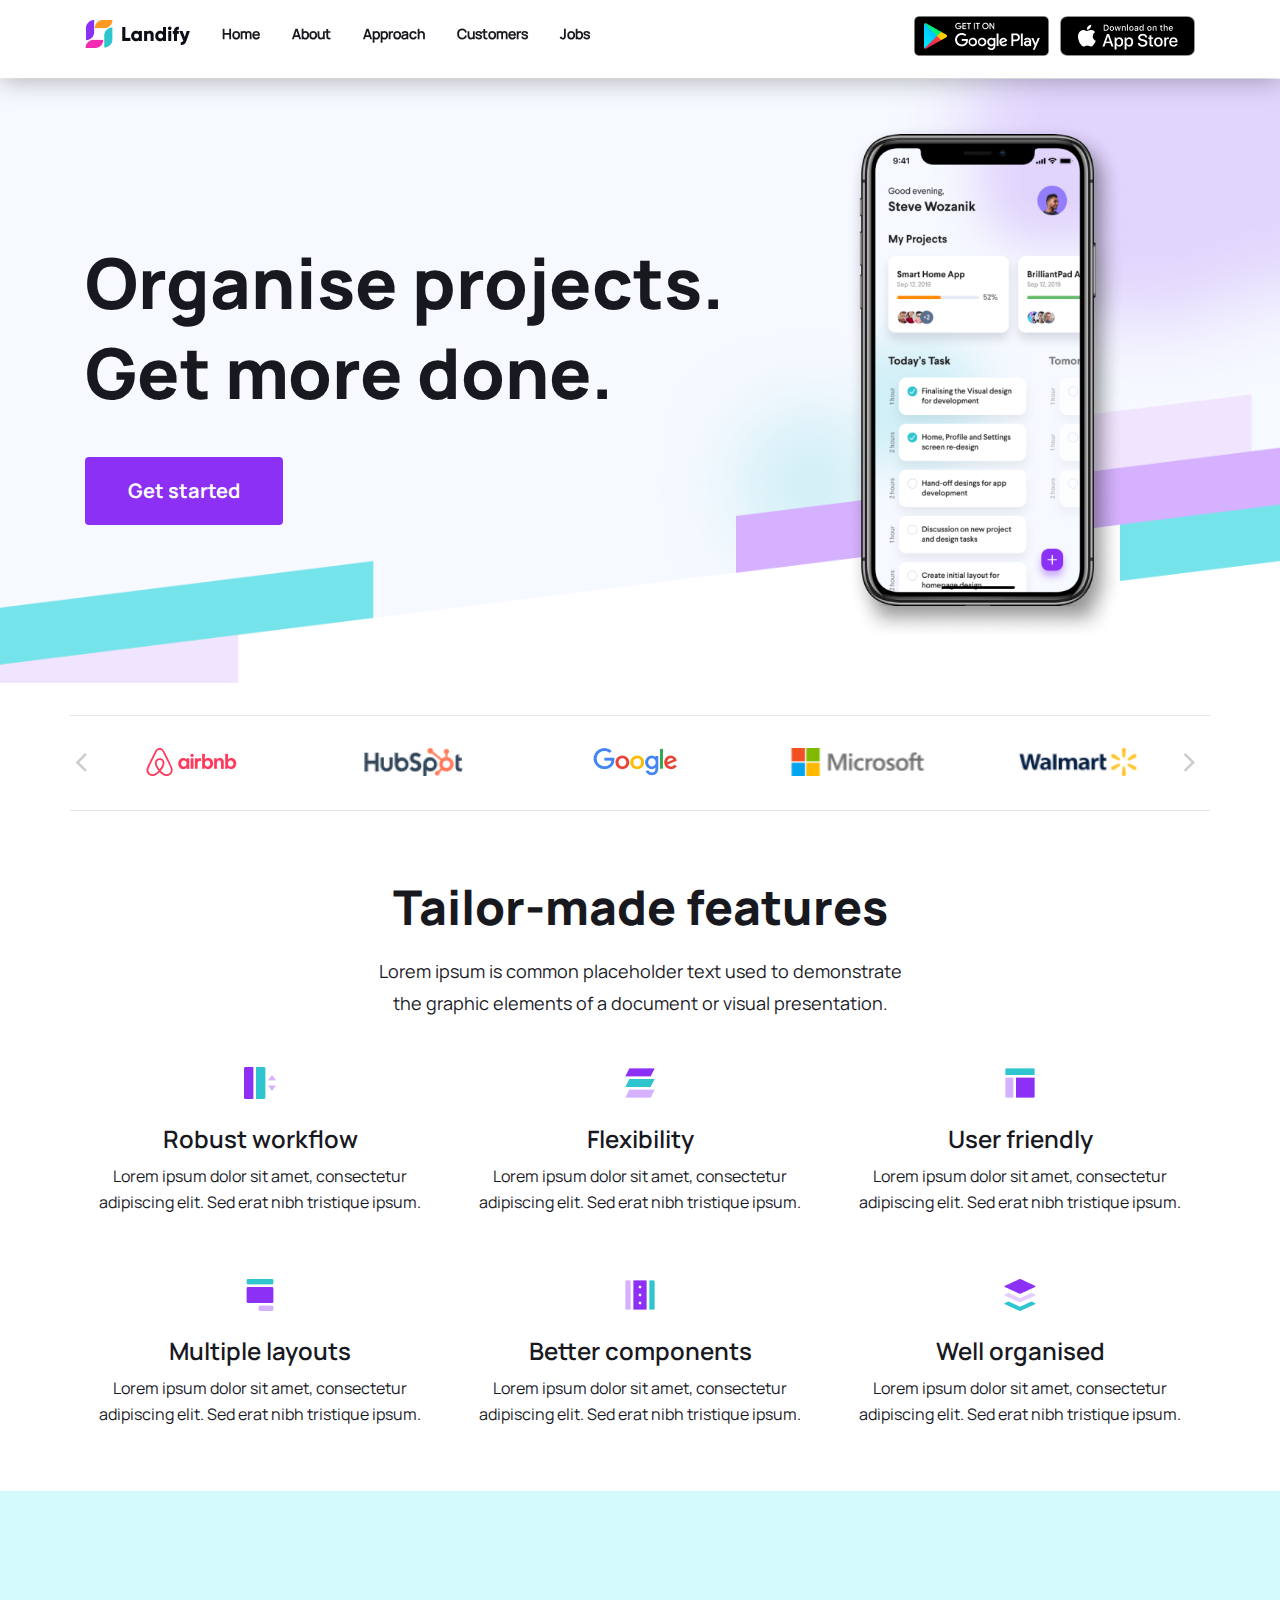
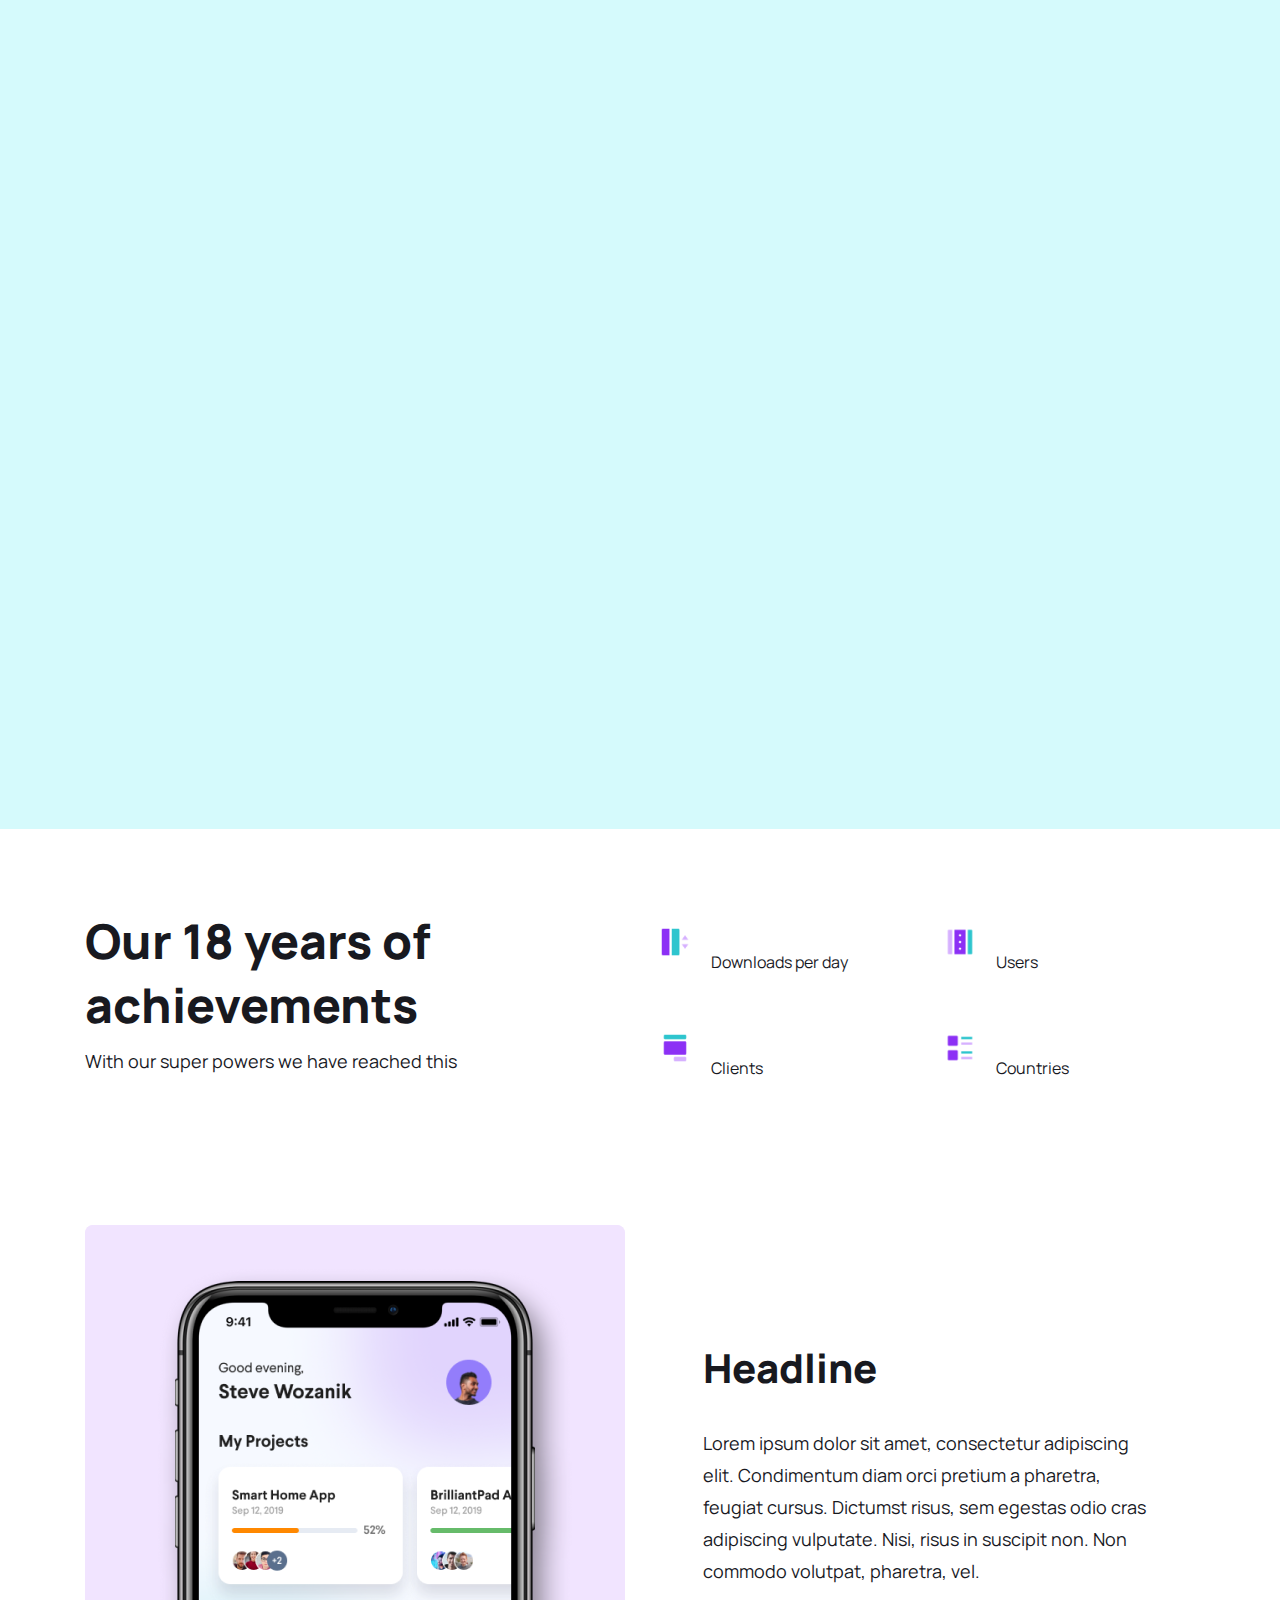
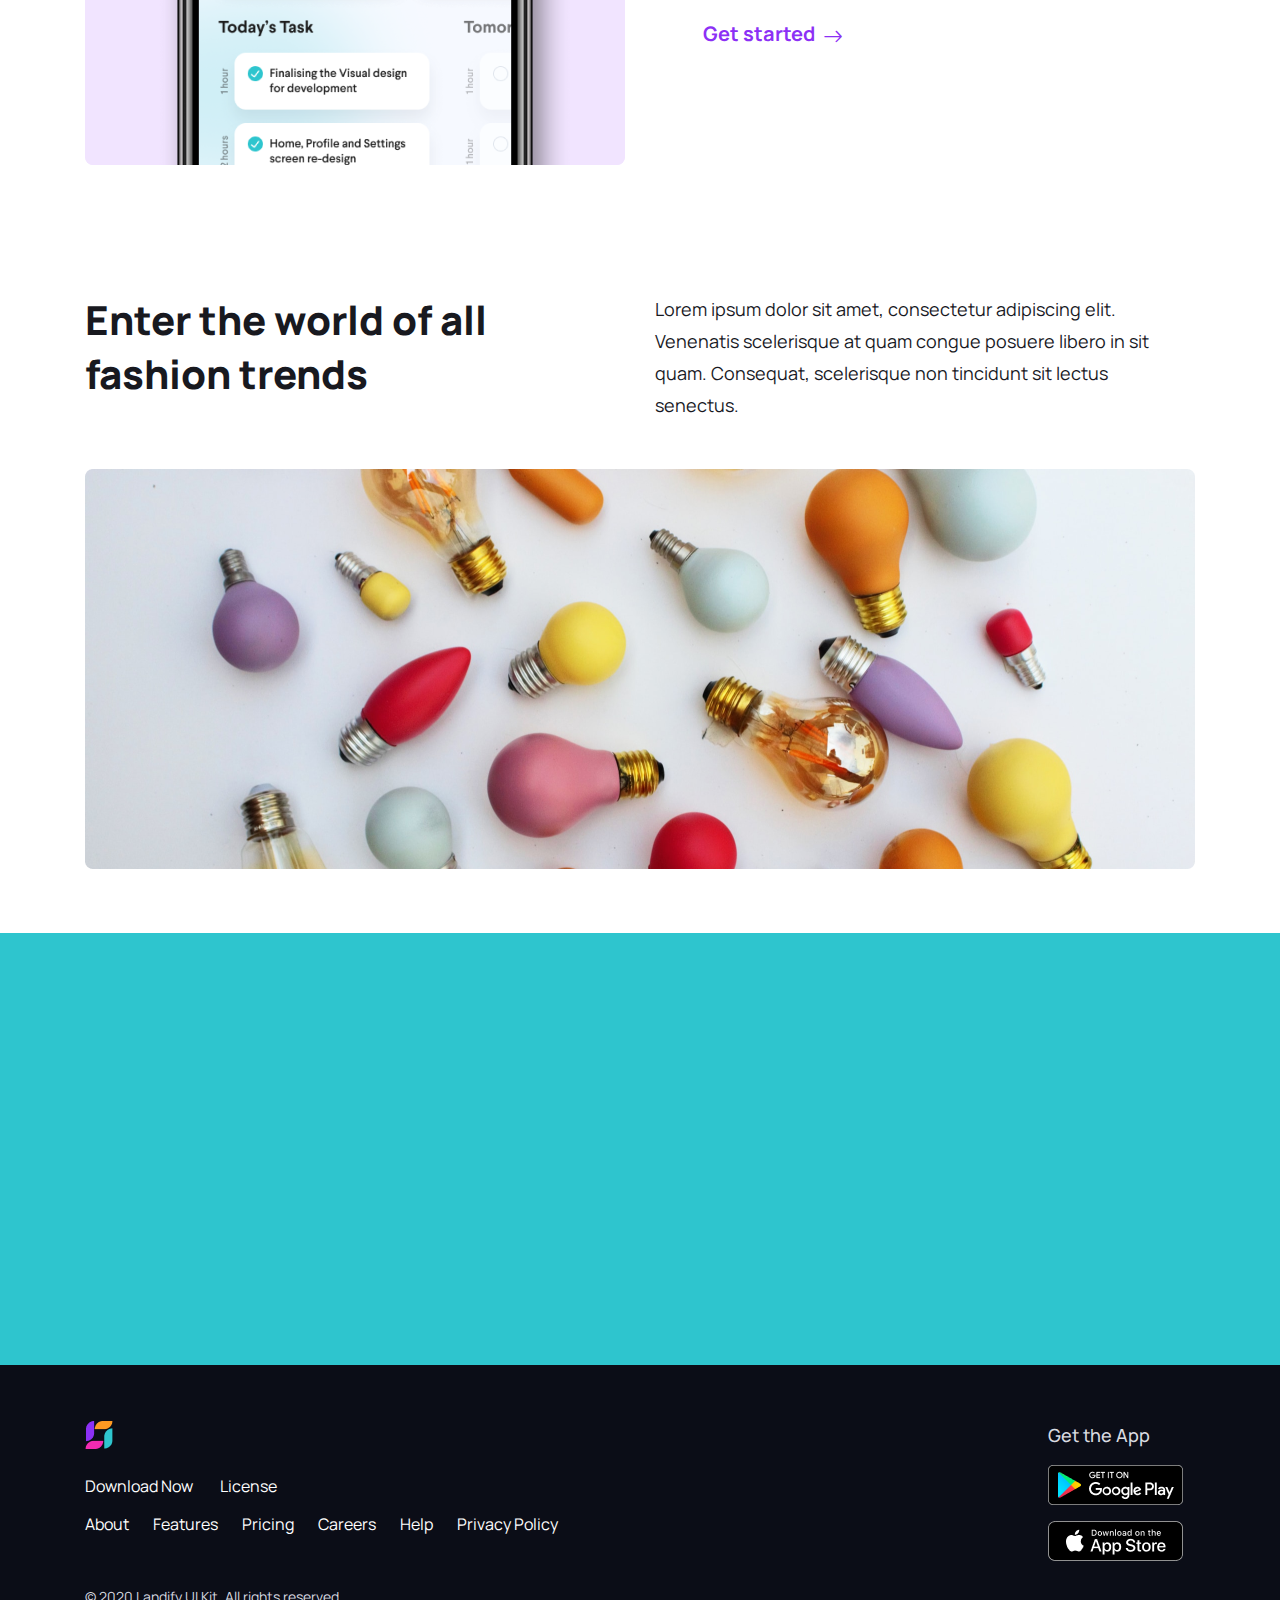
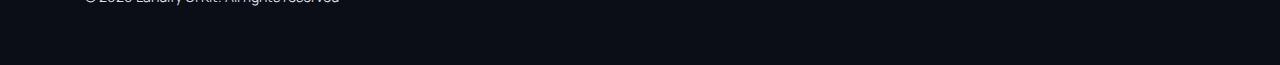
==== commit 92c60169: "first commit" ====
--- a/index.html
+++ b/index.html
@@ -70,12 +70,12 @@
                 <div class="row">
                     <div class="col-12 col-sm-8 d-flex align-items-center main-left-items">
                         <div class="main-left-item">
-                            <h1>Organise projects. Get more done.</h1>
-                            <a href="#" class="lmain-btn rounded">Get started</a>
+                            <h1 class="wow slideInDown">Organise projects. Get more done.</h1>
+                            <a href="#" class="lmain-btn rounded wow slideInUp">Get started</a>
                         </div>
                     </div>
                     <div class="col-12 col-sm-4">
-                        <div class="main-img overflow-hidden">
+                        <div class="main-img overflow-hidden wow slideInRight">
                             <img src="img/iphone-x.png" alt="iphone-x">
                         </div>
                     </div>
@@ -86,7 +86,7 @@
         </section>
         <!-- partner section  -->
         <section id="partner">
-            <div class="container partners-container">
+            <div class="container partners-container  wow fadeIn">
                 <div class="partners partners-slider owl-carousel owl-theme">
                     <div class="partner-item">
                         <a href="#"><img src="img/p1.png" alt="p1"></a>
@@ -168,12 +168,12 @@
                 <div class="row">
                     <div class="col-12 col-md-6">
                         <div class="customers-left d-flex flex-column  align-items-md-end">
-                            <div class="main-title mb-4">
+                            <div class="main-title mb-4 wow fadeIn">
                                 <div class="quotes-bg"><img src="img/quotes_bg.png" alt="quotes"></div>
                                 <h2>Real Stories from Real Customers</h2>
                                 <div>Get inspired by these stories.</div>
                             </div>
-                            <div class="customers-item cleft-item">
+                            <div class="customers-item cleft-item wow slideInLeft">
                                 <div class="customers-logo"><img src="img/c1.png" alt="customers"></div>
                                 <div class="d-flex align-items-baseline">
                                     <img class="quotes-mini mr-2 mr-md-3" src="img/quotes_mini.png" alt="quotes">
@@ -190,7 +190,7 @@
                     </div>
                     <div class="col-12 col-md-6">
                         <div class="customers-right d-flex flex-column mt-lg-5">
-                            <div class="cright-item">
+                            <div class="cright-item wow slideInRight">
                                 <div class="customers-logo"><img src="img/c2.png" alt="customers"></div>
                                 <div class="d-flex align-items-baseline">
                                     <img class="quotes-mini mr-2 mr-md-3" src="img/quotes_mini.png" alt="quotes">
@@ -203,7 +203,7 @@
                                     <span>CEO, Airbnb</span>
                                 </div>
                             </div>
-                            <div class="cright-item cright-item-bottom">
+                            <div class="cright-item cright-item-bottom wow slideInRight">
                                 <div class="customers-logo"><img src="img/c3.png" alt="customers"></div>
                                 <div class="d-flex align-items-baseline">
                                     <img class="quotes-mini mr-2 mr-md-3" src="img/quotes_mini.png" alt="quotes">
@@ -237,7 +237,7 @@
                                 <div class="ach-item d-flex align-items-center">
                                     <div class="ach-logo mr-2 mr-sm-3"><img src="img/ach-logo1.png" alt="ach-logo"></div>
                                     <div class="ach-desc">
-                                        <h4 class="m-0">10,000+</h4>
+                                        <h4 class="m-0  wow rubberBand">10,000+</h4>
                                         <span>Downloads per day</span>
                                     </div>
                                 </div>
@@ -246,7 +246,7 @@
                                 <div class="ach-item d-flex align-items-center">
                                     <div class="ach-logo mr-2 mr-sm-3"><img src="img/ach-logo2.png" alt="ach-logo"></div>
                                     <div class="ach-desc">
-                                        <h4 class="m-0">2 Million</h4>
+                                        <h4 class="m-0 wow rubberBand">2 Million</h4>
                                         <span>Users</span>
                                     </div>
                                 </div>
@@ -257,7 +257,7 @@
                                 <div class="ach-item d-flex align-items-center">
                                     <div class="ach-logo mr-2 mr-sm-3"><img src="img/ach-logo3.png" alt="ach-logo"></div>
                                     <div class="ach-desc">
-                                        <h4 class="m-0">500+</h4>
+                                        <h4 class="m-0  wow rubberBand">500+</h4>
                                         <span>Clients</span>
                                     </div>
                                 </div>
@@ -266,7 +266,7 @@
                                 <div class="ach-item d-flex align-items-center">
                                     <div class="ach-logo mr-2 mr-sm-3"><img src="img/ach-logo4.png" alt="ach-logo"></div>
                                     <div class="ach-desc">
-                                        <h4 class="m-0">140</h4>
+                                        <h4 class="m-0 wow rubberBand">140</h4>
                                         <span>Countries</span>
                                     </div>
                                 </div>
@@ -326,7 +326,7 @@
             <div class="container">
                 <div class="row">
                     <div class="col-12 col-md-7">
-                        <div>
+                        <div class="wow fadeIn">
                             <div class="title-second mb-3 mb-md-4 mb-lg-5">
                                 <h3>Manage your projects from your mobile</h3>
                                 <div>Download the app to manage your projects, keep track of the progress and complete tasks without procastinating. Stay on track and complete on time!</div>
@@ -345,13 +345,13 @@
                     <div class="col-12 col-md-5">
                         <div class="row">
                             <div class="col-12 col-xl-6">
-                                <div class="pr-img1 overflow-hidden d-none d-xl-block"><img src="img/pr1.png" alt="products"></div>
-                                <div class="main-img overflow-hidden d-block d-xl-none">
+                                <div class="pr-img1 overflow-hidden d-none d-xl-block wow fadeInDown"><img src="img/pr1.png" alt="products"></div>
+                                <div class="main-img overflow-hidden d-block d-xl-none wow fadeIn">
                                     <img src="img/iphone-x.png" alt="iphone-x">
                                 </div>
                             </div>
                             <div class="col-12 col-xl-6">
-                                <div class="pr-img2 overflow-hidden d-none d-xl-block"><img src="img/pr2.png" alt="products"></div>
+                                <div class="pr-img2 overflow-hidden d-none d-xl-block wow fadeInUp"><img src="img/pr2.png" alt="products"></div>
                             </div>
                         </div>
                     </div>
--- a/css/style.css
+++ b/css/style.css
@@ -561,7 +561,37 @@
     object-position: center;
 }
 
+
+/* ANIMATIONS  */
+
 #about .main-title .fadeInUp,
-#about .main-title .fadeInDown {
+#about .fadeInDown {
+    animation-duration: 2s;
+}
+
+#main-area .main-left-item .slideInDown,
+#main-area .main-left-item .slideInUp,
+#main-area .slideInRight {
+    animation-duration: 3s;
+}
+
+#partner .fadeIn {
+    animation-duration: 2s;
+}
+
+#customers .fadeIn,
+#customers .slideInLeft,
+#customers .slideInUp,
+#customers .slideInRight {
     animation-duration: 1s;
+}
+
+#achivments .rubberBand {
+    animation-duration: 1.2s;
+}
+
+#projects .fadeInDown,
+#projects .fadeInUp,
+#projects .fadeIn {
+    animation-duration: 1.8s;
 }--- a/css/responsive.css
+++ b/css/responsive.css
@@ -213,6 +213,12 @@
         padding-top: 32px;
         padding-bottom: 8px;
     }
+    /* ANIMATIONS */
+    #main-area .main-left-item .slideInDown,
+    #main-area .main-left-item .slideInUp,
+    #main-area .fadeIn {
+        animation-duration: 2s;
+    }
 }
 
 
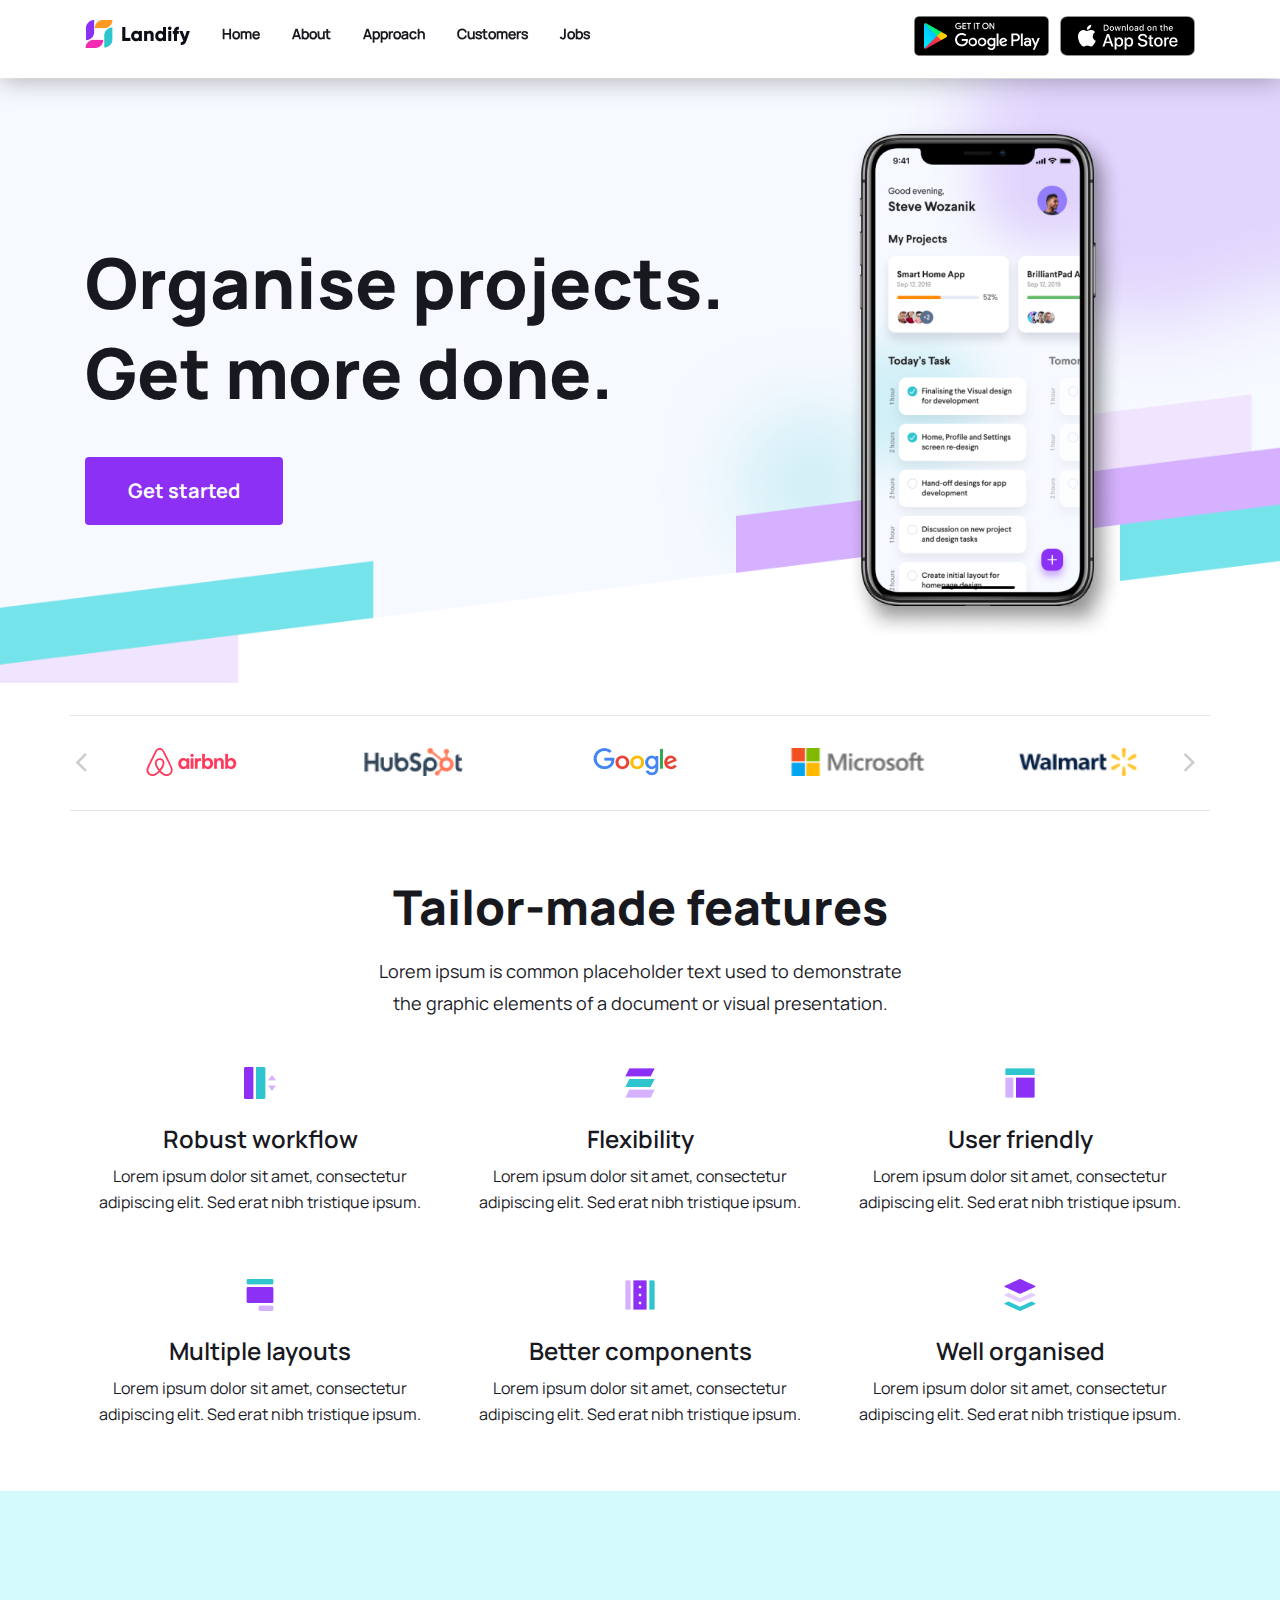
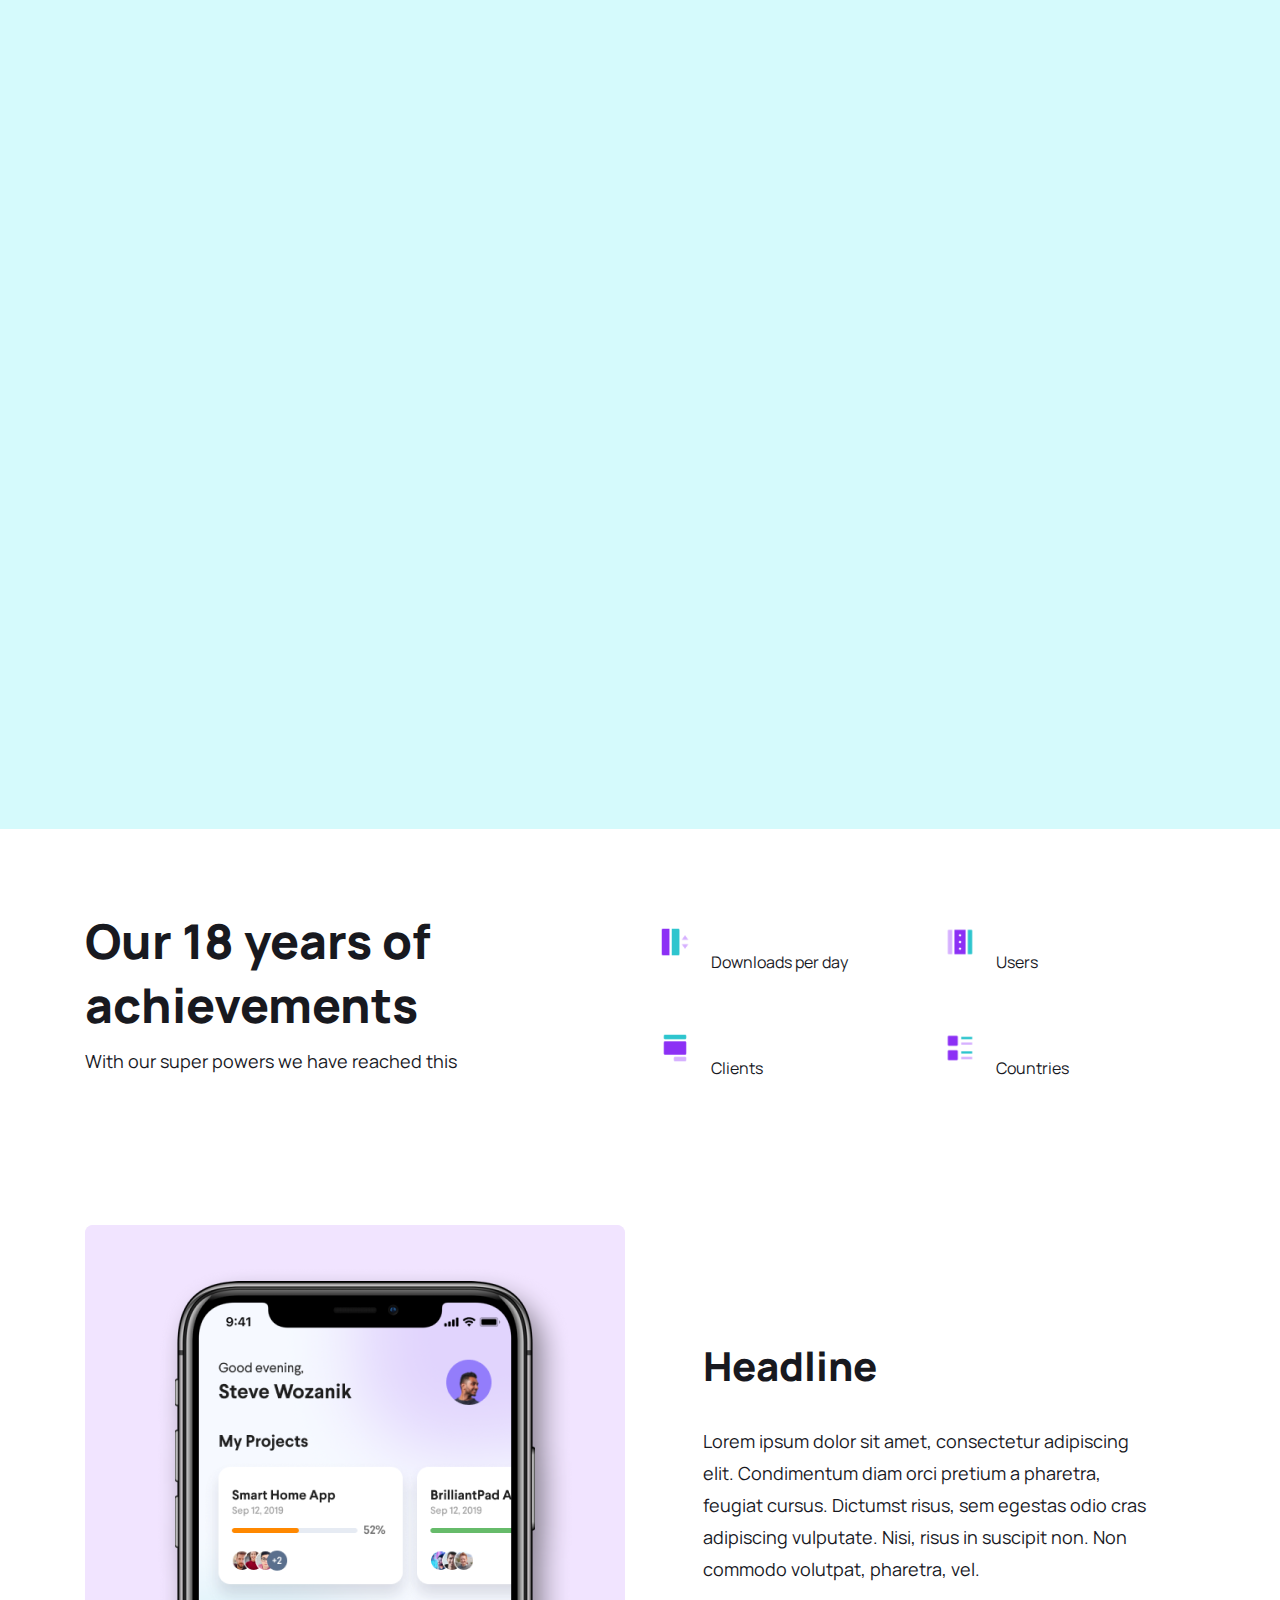
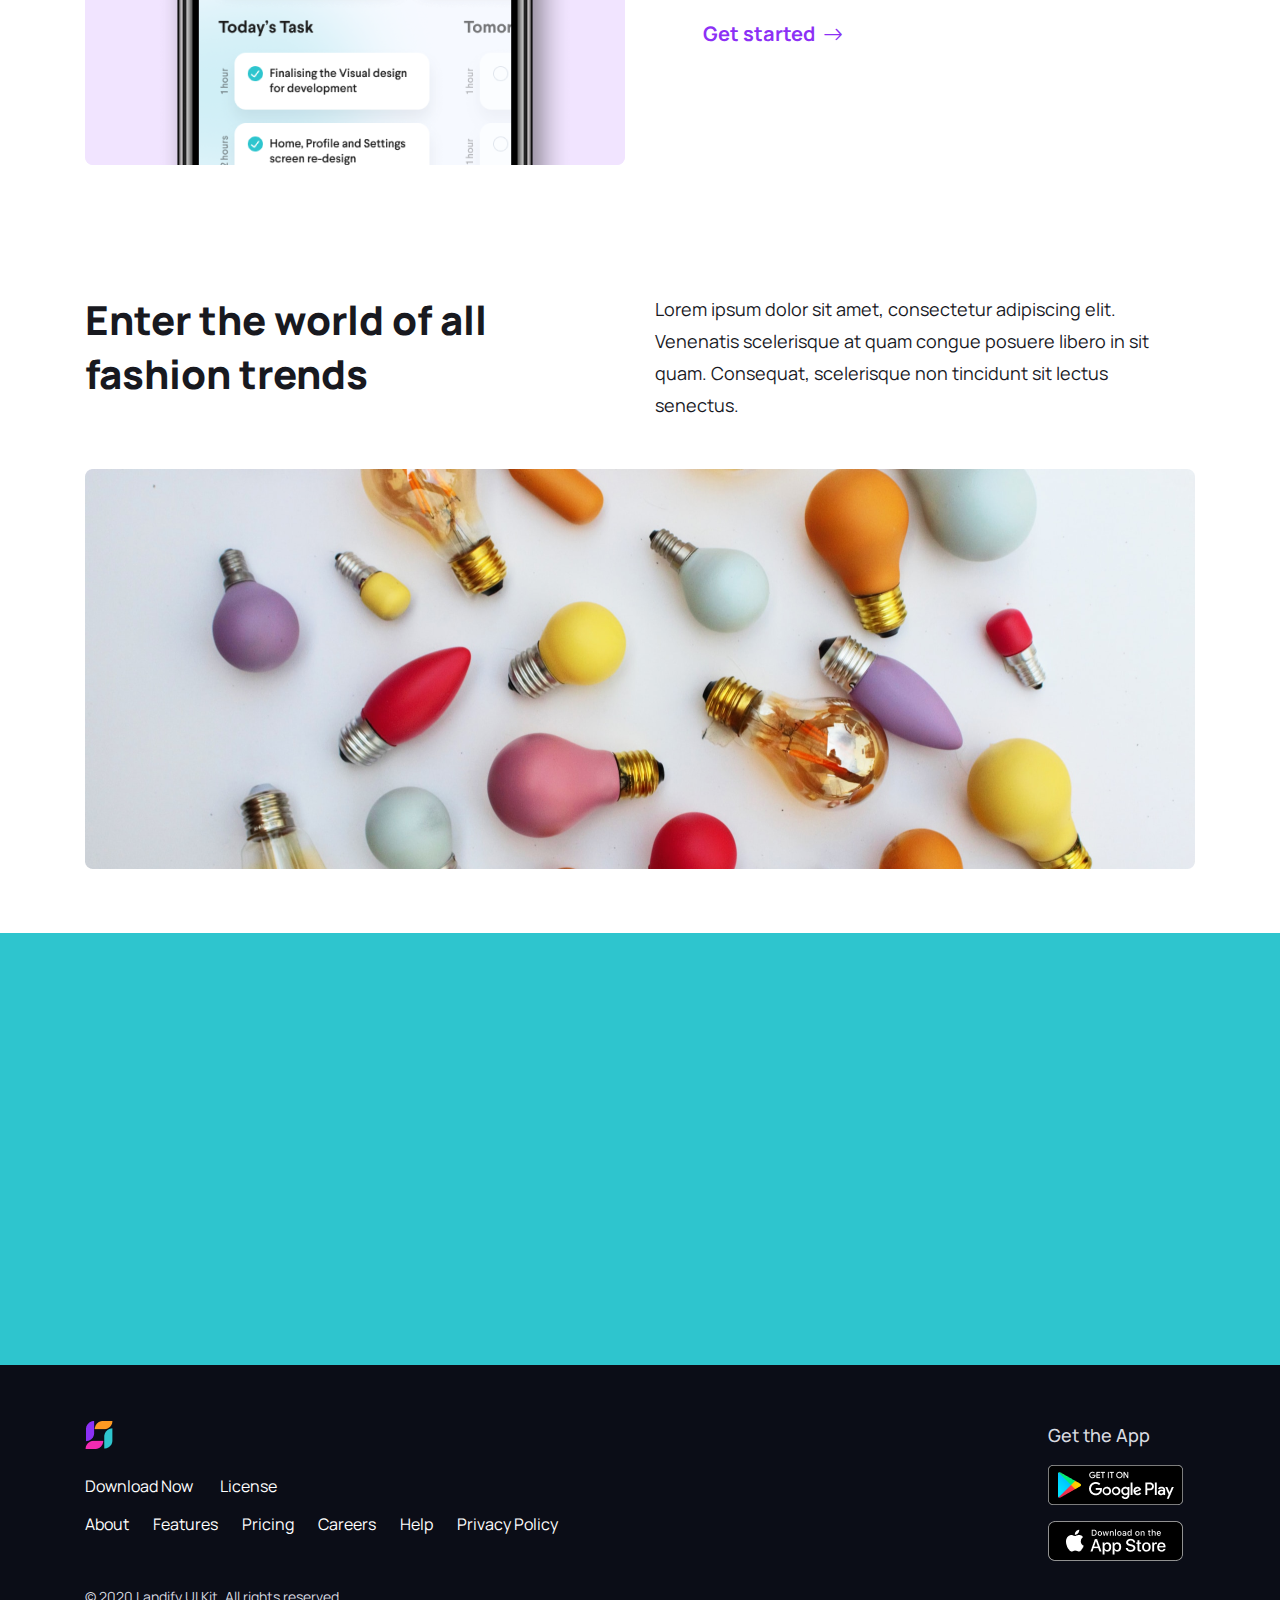
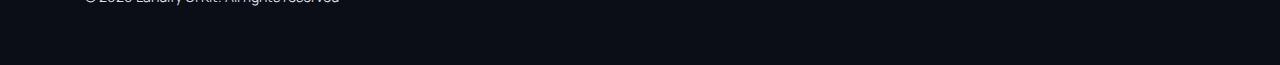
==== commit 366cd301: "first commit" ====
--- a/index.html
+++ b/index.html
@@ -293,7 +293,7 @@
                                 <h3>Headline</h3>
                                 <div>Lorem ipsum dolor sit amet, consectetur adipiscing elit. Condimentum diam orci pretium a pharetra, feugiat cursus. Dictumst risus, sem egestas odio cras adipiscing vulputate. Nisi, risus in suscipit non. Non commodo volutpat,
                                     pharetra, vel.</div>
-                                <a href="#" class="headline-btn text-decoration-none d-inline-flex  align-items-center ">Get started<i class="bi bi-arrow-right ml-2"></i></a>
+                                <a href="#" class="headline-btn text-decoration-none d-inline-flex  align-items-center ">Get started<i class="bi bi-arrow-right ml-2 mb-1"></i></a>
                             </div>
                         </div>
 
@@ -358,7 +358,6 @@
                 </div>
             </div>
         </section>
-
     </main>
 
     <footer>
--- a/css/style.css
+++ b/css/style.css
@@ -440,6 +440,21 @@
 
 .pr-app-logo {
     margin-right: 12px;
+    transition: all .4s ease;
+}
+
+#projects .pr-app-logo:hover {
+    transform: scale(1.1);
+    -webkit-box-shadow: 0px 5px 16px -9px rgba(0, 0, 0, 1);
+    -moz-box-shadow: 0px 5px 16px -9px rgba(0, 0, 0, 1);
+    box-shadow: 0px 5px 16px -9px rgba(0, 0, 0, 1);
+}
+
+footer .pr-app-logo:hover {
+    transform: scale(1.1);
+    -webkit-box-shadow: 0px 0px 35px -9px rgba(140, 48, 245, 1);
+    -moz-box-shadow: 0px 0px 35px -9px rgba(140, 48, 245, 1);
+    box-shadow: 0px 0px 35px -9px rgba(140, 48, 245, 1);
 }
 
 .pr-img1 {
@@ -552,6 +567,9 @@
 .clients-item:hover {
     -webkit-filter: grayscale(0);
     filter: grayscale(0);
+    -webkit-box-shadow: 0px 0px 16px 0px rgba(140, 48, 245, 1);
+    -moz-box-shadow: 0px 0px 16px 0px rgba(140, 48, 245, 1);
+    box-shadow: 0px 0px 16px 0px rgba(140, 48, 245, 1);
 }
 
 .clients-item img {
@@ -559,6 +577,182 @@
     height: 100%;
     object-fit: contain;
     object-position: center;
+}
+
+
+/* clients-comment */
+
+#clients-comment {
+    background: #D5FAFC;
+    padding-top: 80px;
+    padding-bottom: 80px;
+}
+
+#clients-comment .nav-pills .nav-link.active,
+.nav-pills .show>.nav-link {
+    background: none;
+    -webkit-box-shadow: 0px 0px 38px 0px rgba(140, 48, 245, 1);
+    -moz-box-shadow: 0px 0px 38px 0px rgba(140, 48, 245, 1);
+    box-shadow: 0px 0px 38px 0px rgba(140, 48, 245, 1);
+}
+
+#clients-comment .nav-pills .nav-link {
+    border-radius: 50%;
+}
+
+#clients-comment .nav .nav-link {
+    padding: 0 !important;
+    margin-right: 40px;
+    margin-left: 40px;
+}
+
+.cc-items {
+    max-width: 854px;
+    margin: auto;
+}
+
+.cc-comment {
+    color: #18191F;
+    font-size: 18px;
+    line-height: 32px;
+    font-family: Manrope-Regular;
+    padding: 32px;
+    margin-bottom: 36px;
+    border-radius: 10px;
+    background: #fff;
+    -webkit-box-shadow: 0px 30px 40px 0px rgba(212, 217, 232, 0.2);
+    -moz-box-shadow: 0px 30px 40px 0px rgba(212, 217, 232, 0.2);
+    box-shadow: 0px 30px 40px 0px rgba(212, 217, 232, 0.2);
+}
+
+.cc-comment img {
+    margin-right: 20px;
+}
+
+.cc-profile-desc p {
+    color: #18191F;
+    font-size: 18px;
+    line-height: 18px;
+    font-family: Manrope-Bold;
+    margin: 0;
+}
+
+.cc-profile-desc span {
+    color: #18191F;
+    font-size: 14px;
+    line-height: 24px;
+    font-family: Manrope-Regular;
+}
+
+
+/* landify-start */
+
+#landify-start {
+    padding-top: 64px;
+    padding-bottom: 64px;
+    background: #D5FAFC;
+}
+
+.landify-start-items {
+    background: #2EC5CE;
+    border-radius: 16px;
+}
+
+.ls-right .lsr-right img {
+    transform: scale(1.5);
+}
+
+.ls-left {
+    padding: 48px 0 0 48px;
+}
+
+.ls-left p {
+    color: #18191F;
+    font-size: 20px;
+    line-height: 30px;
+    font-family: Manrope-Medium;
+}
+
+.ls-left .ls-btn {
+    color: #8C30F5;
+    font-size: 20px;
+    line-height: 30px;
+    font-family: Manrope-Bold;
+    background: #fff;
+    border-radius: 8px;
+    padding: 16px;
+    margin-top: 32px;
+    margin-bottom: 48px;
+}
+
+
+/* jobs */
+
+#jobs {
+    padding-top: 80px;
+    padding-bottom: 80px;
+}
+
+.jobs-title {
+    color: #18191F;
+    font-size: 48px;
+    line-height: 64px;
+    font-family: Manrope-ExtraBold;
+    margin-bottom: 0;
+}
+
+.jp-55 {
+    padding: 0 55px;
+}
+
+.jobs-item {
+    margin-top: 80px;
+}
+
+.jobs-item-right {
+    margin-bottom: 80px;
+}
+
+.jobs-img img {
+    width: 100%;
+    height: 100%;
+    object-fit: cover;
+    object-position: center;
+}
+
+.jobs-desc {
+    margin-top: 24px;
+}
+
+.jobs-desc h4 {
+    color: #18191F;
+    font-size: 28px;
+    line-height: 40px;
+    font-family: Manrope-ExtraBold;
+    margin-bottom: 8px;
+}
+
+.jobs-desc span {
+    color: #18191F;
+    font-size: 18px;
+    line-height: 32px;
+    font-family: Manrope-Regular;
+}
+
+.j-btn {
+    display: flex;
+    align-items: center;
+    color: #8C30F5;
+    font-size: 20px;
+    line-height: 30px;
+    font-family: Manrope-Bold;
+    transition: all .4s ease;
+}
+
+.j-btn:hover {
+    text-decoration: none !important;
+    opacity: .7;
+    color: #8C30F5;
 }
 
 
@@ -583,7 +777,7 @@
 #customers .slideInLeft,
 #customers .slideInUp,
 #customers .slideInRight {
-    animation-duration: 1s;
+    animation-duration: 2s;
 }
 
 #achivments .rubberBand {
@@ -594,4 +788,8 @@
 #projects .fadeInUp,
 #projects .fadeIn {
     animation-duration: 1.8s;
+}
+
+#clients-comment .slideInUp {
+    animation-duration: 1s;
 }--- a/css/responsive.css
+++ b/css/responsive.css
@@ -213,6 +213,60 @@
         padding-top: 32px;
         padding-bottom: 8px;
     }
+    /* clients-comment */
+    #clients-comment {
+        padding-top: 48px;
+        padding-bottom: 32px;
+    }
+    #clients-comment ul .nav-item {
+        padding: 16px 0px;
+    }
+    #clients-comment ul {
+        margin: 0 !important;
+    }
+    #clients-comment .nav .nav-link {
+        margin-right: 20px;
+        margin-left: 20px;
+    }
+    .cc-comment {
+        font-size: .8rem;
+        line-height: 1.4rem;
+        margin-bottom: 30px;
+    }
+    .cc-comment img {
+        margin-right: 9px;
+    }
+    .cc-profile-desc p {
+        font-size: .825rem;
+        line-height: 1.4rem;
+    }
+    .cc-profile-desc span {
+        font-size: .8rem;
+        line-height: 1rem;
+    }
+    /* landify-start */
+    #landify-start {
+        padding-top: 32px;
+        padding-bottom: 32px;
+    }
+    #landify-start .ls-left p {
+        font-size: .8rem;
+        line-height: 1.4rem;
+    }
+    .ls-left {
+        padding: 24px 0;
+        text-align: center;
+    }
+    .ls-left .ls-btn {
+        font-size: 14px;
+        line-height: 9px;
+        margin-top: 0;
+        margin-bottom: 0;
+    }
+    .ls-right .lsr-right img {
+        transform: scale(1);
+        margin-bottom: 24px;
+    }
     /* ANIMATIONS */
     #main-area .main-left-item .slideInDown,
     #main-area .main-left-item .slideInUp,
@@ -419,6 +473,48 @@
         padding-top: 32px;
         padding-bottom: 32px;
     }
+    /* clients-comment */
+    #clients-comment {
+        padding-top: 48px;
+        padding-bottom: 32px;
+    }
+    #clients-comment ul .nav-item {
+        padding: 24px 16px;
+    }
+    #clients-comment ul {
+        margin: 0 !important;
+    }
+    .cc-comment {
+        font-size: .8rem;
+        line-height: 1.4rem;
+        margin-bottom: 30px;
+    }
+    .cc-profile-desc p {
+        font-size: .825rem;
+        line-height: 1.4rem;
+    }
+    .cc-profile-desc span {
+        font-size: .8rem;
+        line-height: 1rem;
+    }
+    /* landify-start */
+    #landify-start {
+        padding-top: 32px;
+        padding-bottom: 32px;
+    }
+    #landify-start .ls-left p {
+        font-size: .8rem;
+        line-height: 1.3rem;
+    }
+    .ls-left .ls-btn {
+        font-size: 14px;
+        line-height: 9px;
+        margin-top: 16px;
+        margin-bottom: 24px;
+    }
+    .ls-right .lsr-right img {
+        transform: scale(1);
+    }
 }
 
 
@@ -580,6 +676,37 @@
     #clients {
         padding-top: 32px;
         padding-bottom: 32px;
+    }
+    /* clients-comment */
+    .cc-comment {
+        font-size: .9rem;
+        line-height: 1.6rem;
+    }
+    .cc-profile-desc p {
+        font-size: .9rem;
+        line-height: 1.4rem;
+    }
+    .cc-profile-desc span {
+        font-size: .8rem;
+        line-height: 1rem;
+    }
+    /* landify-start */
+    #landify-start {
+        padding-top: 32px;
+        padding-bottom: 32px;
+    }
+    #landify-start .ls-left p {
+        font-size: .9rem;
+        line-height: 1.6rem;
+    }
+    .ls-left .ls-btn {
+        font-size: 16px;
+        line-height: 16px;
+        margin-top: 24px;
+        margin-bottom: 32px;
+    }
+    .ls-right .lsr-right img {
+        transform: scale(1.2);
     }
 }
 
@@ -659,4 +786,13 @@
         padding-top: 48px;
         padding-bottom: 48px;
     }
+    /* landify-start */
+    #landify-start .ls-left p {
+        font-size: 1rem;
+        line-height: 1.7rem;
+    }
+    .ls-left .ls-btn {
+        font-size: 18px;
+        line-height: 22px;
+    }
 }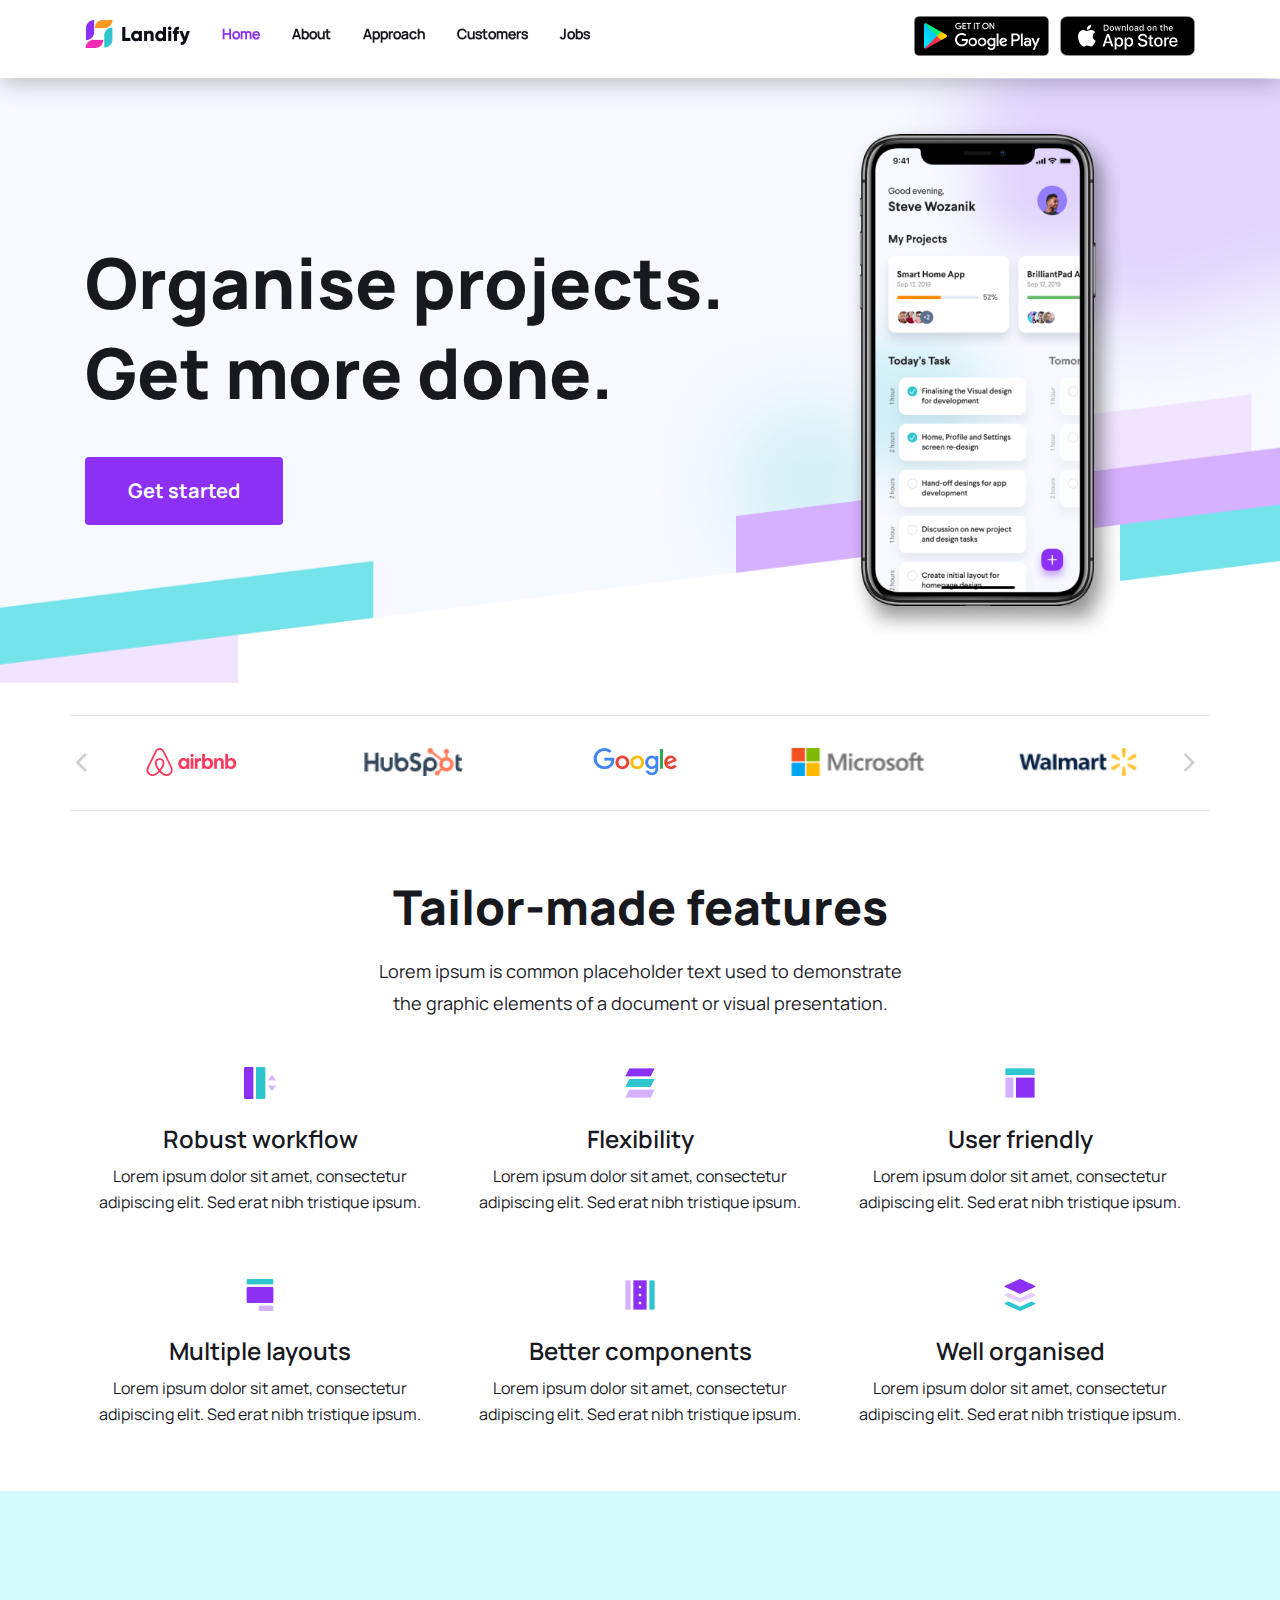
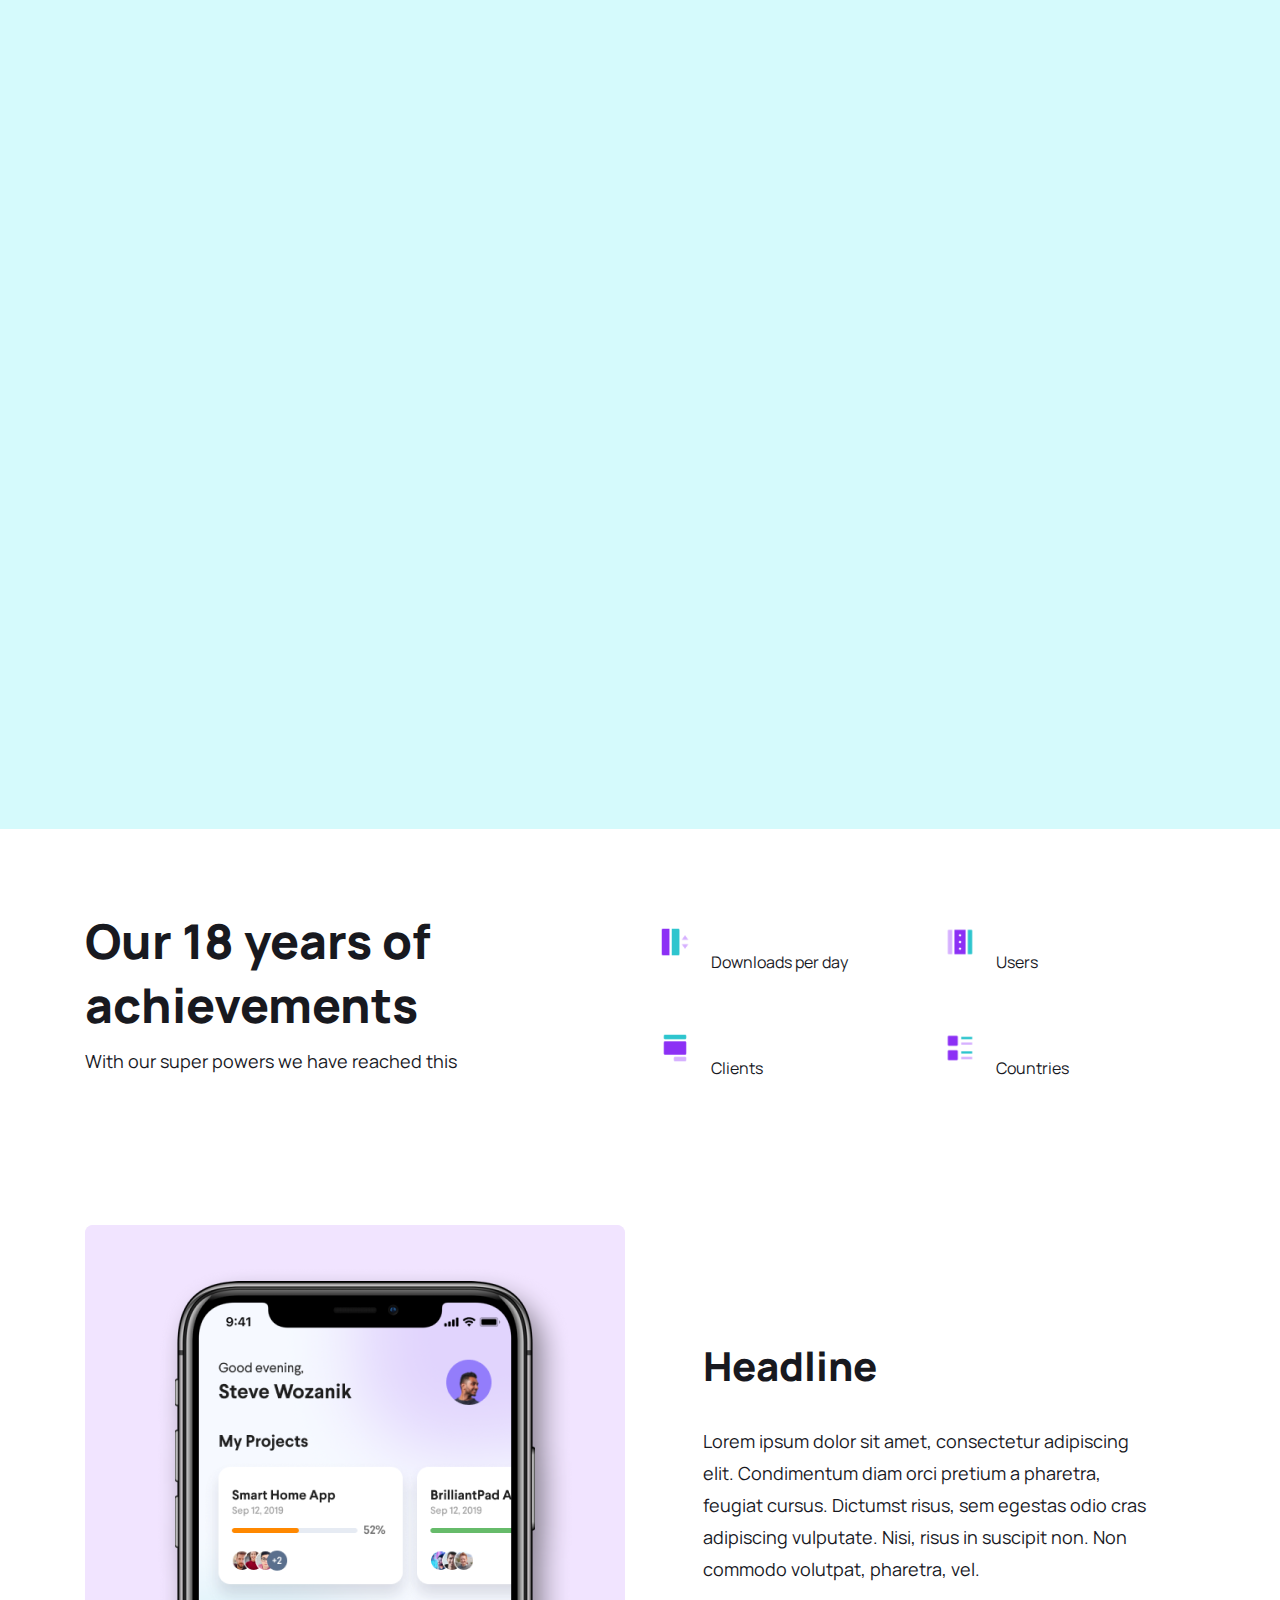
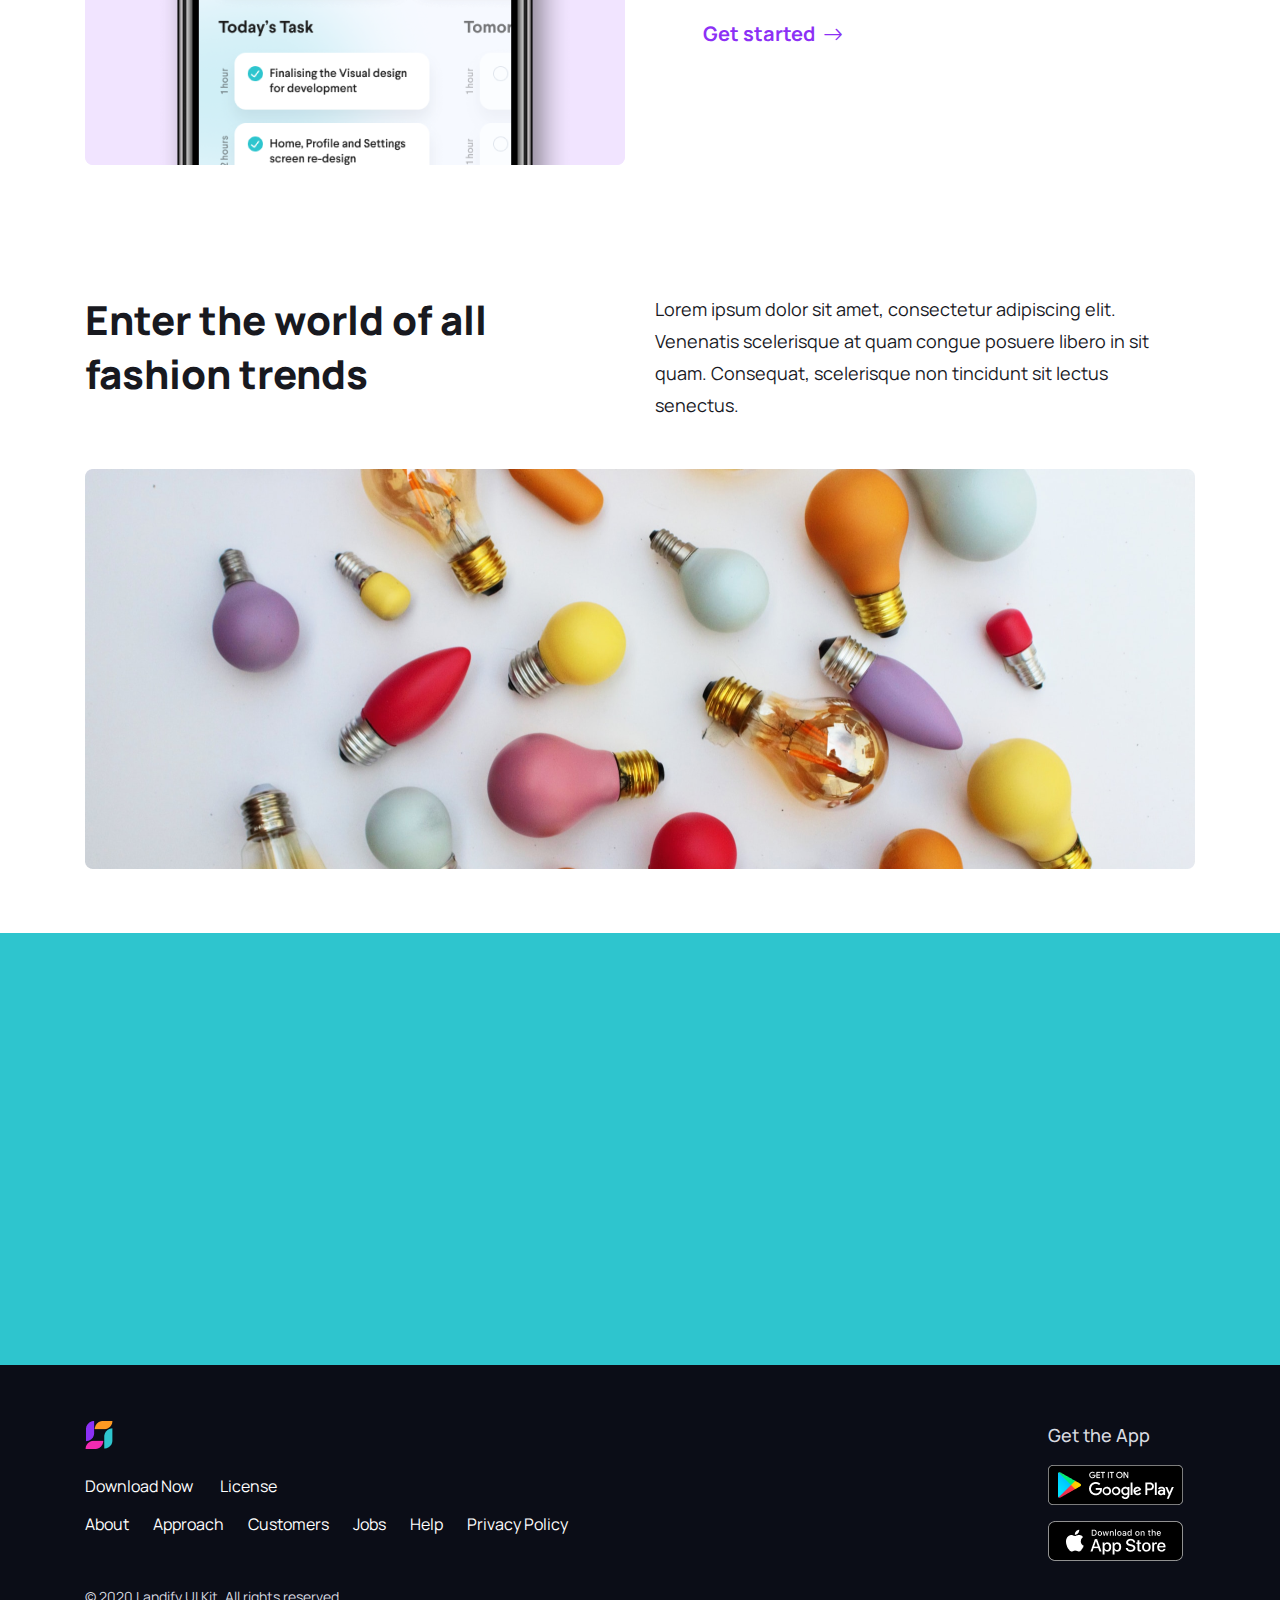
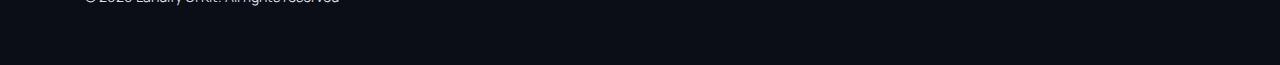
==== commit 7234e3b1: "first commit" ====
--- a/index.html
+++ b/index.html
@@ -4,7 +4,7 @@
 <head>
     <meta charset="UTF-8">
     <meta name="viewport" content="width=device-width, initial-scale=1.0">
-    <title>Landify Project</title>
+    <title>Home | Landify Project</title>
     <link rel="icon" href="img/Logo.png">
     <!-- icons -->
     <link rel="stylesheet" href="https://use.fontawesome.com/releases/v5.15.1/css/all.css" integrity="sha384-vp86vTRFVJgpjF9jiIGPEEqYqlDwgyBgEF109VFjmqGmIY/Y4HV4d3Gp2irVfcrp" crossorigin="anonymous">
@@ -30,24 +30,25 @@
                 <div class="col-12 col-lg-8">
                     <div class="d-flex align-items-center justify-content-between justify-content-lg-start">
                         <a href="index.html" class="mr-3"><img src="img/logo-dark.png" alt="logo"></a>
-                        <ul class="nav align-items-center">
-                            <li>
-                                <a href="index.html" class="nav-link">Home</a>
-                            </li>
-                            <li>
-                                <a href="about.html" class="nav-link">About</a>
-                            </li>
-                            <li>
-                                <a href="approach.html" class="nav-link">Approach</a>
-                            </li>
-                            <li>
-                                <a href="clients.html" class="nav-link">Customers</a>
-                            </li>
-                            <li>
-                                <a href="jobs.html" class="nav-link">Jobs</a>
-                            </li>
-
-                        </ul>
+                        <div class="lhead-nav">
+                            <ul class="nav align-items-center">
+                                <li>
+                                    <a href="index.html" class="nav-link l-active">Home</a>
+                                </li>
+                                <li>
+                                    <a href="about.html" class="nav-link">About</a>
+                                </li>
+                                <li>
+                                    <a href="approach.html" class="nav-link">Approach</a>
+                                </li>
+                                <li>
+                                    <a href="clients.html" class="nav-link">Customers</a>
+                                </li>
+                                <li>
+                                    <a href="jobs.html" class="nav-link">Jobs</a>
+                                </li>
+                            </ul>
+                        </div>
                         <div class="hamburger-menu"><i class="bi bi-justify"></i></div>
                     </div>
                 </div>
@@ -359,7 +360,6 @@
             </div>
         </section>
     </main>
-
     <footer>
         <div class="container">
             <div class="row">
@@ -372,16 +372,16 @@
                         </div>
                         <ul class="nav flex-column flex-md-row text-center text-md-left">
                             <li>
-                                <a href="#">About</a>
-                            </li>
-                            <li>
-                                <a href="#">Features</a>
-                            </li>
-                            <li>
-                                <a href="#">Pricing</a>
-                            </li>
-                            <li>
-                                <a href="#">Careers</a>
+                                <a href="about.html">About</a>
+                            </li>
+                            <li>
+                                <a href="approach.html">Approach</a>
+                            </li>
+                            <li>
+                                <a href="clients.html">Customers</a>
+                            </li>
+                            <li>
+                                <a href="jobs.html">Jobs</a>
                             </li>
                             <li>
                                 <a href="#">Help</a>
--- a/css/style.css
+++ b/css/style.css
@@ -66,8 +66,9 @@
     right: 10px;
 }
 
-header .nav li .nav-link:hover {
-    color: #8C30F5;
+header .nav li .nav-link:hover,
+header ul li .l-active {
+    color: #8C30F5 !important;
 }
 
 header .nav li button {
@@ -701,16 +702,32 @@
     margin-bottom: 0;
 }
 
-.jp-55 {
-    padding: 0 55px;
+.jp-40 {
+    padding: 0 40px;
 }
 
 .jobs-item {
     margin-top: 80px;
+    transition: all .5s ease;
 }
 
 .jobs-item-right {
     margin-bottom: 80px;
+    transition: all .5s ease;
+}
+
+.jobs-item:hover,
+.jobs-item-right:hover {
+    text-decoration: none !important;
+}
+
+.jobs-item:hover .jobs-img img,
+.jobs-item-right:hover .jobs-img img {
+    transform: scale(1.2);
+}
+
+.jobs-img {
+    border-radius: 8px;
 }
 
 .jobs-img img {
@@ -718,6 +735,7 @@
     height: 100%;
     object-fit: cover;
     object-position: center;
+    transition: all .5s ease;
 }
 
 .jobs-desc {
@@ -756,33 +774,98 @@
 }
 
 
+/* error */
+
+#landify-error {
+    min-height: 49.5vh;
+    background: #ccaaf0;
+}
+
+#landify-error .main-title {
+    max-width: 100%;
+}
+
+
+/* ourAppr desc */
+
+#ourAppr,
+#how-it-work {
+    padding-top: 64px;
+    padding-bottom: 80px;
+}
+
+#ourAppr .main-title,
+#how-it-work .main-title {
+    max-width: 100%;
+}
+
+#ourAppr .main-title h2,
+#how-it-work .main-title h2 {
+    margin-bottom: 56px;
+}
+
+.ourAppr-logo img:first-child {
+    width: 100%;
+    height: 100%;
+    object-fit: contain;
+}
+
+.ourAppr-desc h4 {
+    color: #18191F;
+    font-size: 18px;
+    line-height: 28px;
+    font-family: Manrope-Bold;
+}
+
+.ourAppr-desc small {
+    color: #18191F;
+    font-size: 16px;
+    line-height: 26px;
+    font-family: Manrope-Regular;
+}
+
+
+/* how-it-work */
+
+.hw-img img {
+    width: 80%;
+    height: 100%;
+    object-fit: contain;
+    object-position: center;
+}
+
+.hw-desc h3 {
+    color: #18191F;
+    font-size: 24px;
+    line-height: 32px;
+    font-family: Manrope-SemiBold;
+}
+
+.hw-desc span {
+    color: #18191F;
+    font-size: 16px;
+    line-height: 26px;
+    font-family: Manrope-Regular;
+}
+
+
+/* appr headline */
+
+.appr-cons {
+    color: #2ec5ce;
+    font-size: 14px;
+    line-height: 18px;
+    font-family: Manrope-ExtraBold;
+    letter-spacing: 2px;
+    text-transform: uppercase;
+}
+
+.appr-hd-img {
+    background: none;
+}
+
+
 /* ANIMATIONS  */
-
-#about .main-title .fadeInUp,
-#about .fadeInDown {
-    animation-duration: 2s;
-}
-
-#main-area .main-left-item .slideInDown,
-#main-area .main-left-item .slideInUp,
-#main-area .slideInRight {
-    animation-duration: 3s;
-}
-
-#partner .fadeIn {
-    animation-duration: 2s;
-}
-
-#customers .fadeIn,
-#customers .slideInLeft,
-#customers .slideInUp,
-#customers .slideInRight {
-    animation-duration: 2s;
-}
-
-#achivments .rubberBand {
-    animation-duration: 1.2s;
-}
 
 #projects .fadeInDown,
 #projects .fadeInUp,
@@ -792,4 +875,35 @@
 
 #clients-comment .slideInUp {
     animation-duration: 1s;
+}
+
+#achivments .rubberBand {
+    animation-duration: 1.2s;
+}
+
+#about .main-title .fadeInUp,
+#about .fadeInDown,
+#partner .fadeIn,
+#customers .fadeIn,
+#customers .slideInLeft,
+#customers .slideInUp,
+#customers .slideInRight,
+#jobs .slideInLeft,
+#jobs .slideInRight,
+#jobs .fadeIn,
+#jobs .flipInX,
+#landify-error .fadeInDown,
+#headline .rotateInDownRight {
+    animation-duration: 2s;
+}
+
+#main-area .main-left-item .slideInDown,
+#main-area .main-left-item .slideInUp,
+#main-area .slideInRight,
+#ourAppr .bounceIn,
+#ourAppr .bounceInLeft,
+#ourAppr .bounceInRight,
+#headline .rotateInDownLeft,
+#how-it-work .fadeIn {
+    animation-duration: 3s;
 }--- a/css/responsive.css
+++ b/css/responsive.css
@@ -2,16 +2,36 @@
 
 @media screen and (max-width: 576px) {
     /* header */
-    header ul,
     header .store-items {
         display: none !important;
+    }
+    .header-fixed {
+        height: 52px;
     }
     .hamburger-menu {
         display: block;
         font-size: 1.5rem;
     }
-    .header-fixed {
-        height: 52px;
+    header .lhead-nav {
+        position: fixed;
+        width: 100%;
+        height: 100vh;
+        background: #ccaaf0;
+        top: 50px;
+        left: 0;
+        -webkit-transform: translate(-100%);
+        transform: translate(-100%);
+        transition: .5s;
+    }
+    header .lhead-show {
+        transform: translate(0) !important;
+        -webkit-transform: translate(0) !important;
+    }
+    header .lhead-nav ul {
+        flex-direction: column !important;
+        align-items: center;
+        text-align: center;
+        padding-top: 20px;
     }
     /* main-area */
     .main-left-items,
@@ -266,6 +286,78 @@
     .ls-right .lsr-right img {
         transform: scale(1);
         margin-bottom: 24px;
+    }
+    /* jobs */
+    #jobs {
+        padding-top: 32px;
+        padding-bottom: 32px;
+    }
+    .jobs-title {
+        font-size: 32px;
+        line-height: 34px;
+    }
+    .jobs-item {
+        margin-top: 32px;
+    }
+    .jobs-item-right {
+        margin-bottom: 32px;
+    }
+    .jobs-desc h4 {
+        font-size: 18px;
+        line-height: 16px;
+    }
+    .jobs-desc span {
+        font-size: 13px;
+        line-height: 16px;
+    }
+    .j-btn {
+        font-size: 15px;
+    }
+    .jp-10 {
+        padding: 0px 10px;
+    }
+    .jobs-img {
+        max-height: 350px;
+    }
+    .jp-32 {
+        padding-top: 32px;
+    }
+    /* ourAppr */
+    #ourAppr,
+    #how-it-work {
+        padding-top: 16px;
+        padding-bottom: 32px;
+    }
+    #ourAppr .main-title h2,
+    #how-it-work .main-title h2 {
+        margin-bottom: 32px !important;
+    }
+    .ourAppr-desc h4 {
+        font-size: 14px;
+        line-height: 16px;
+    }
+    .ourAppr-desc small {
+        font-size: 12px;
+        line-height: 7px;
+    }
+    /* how it work */
+    .hw-desc h3 {
+        font-size: 14px;
+        line-height: 32px;
+    }
+    .hw-desc span {
+        font-size: 12px;
+        line-height: 21px;
+    }
+    .hw-img img {
+        width: 50%;
+    }
+    /* appr headline */
+    .appr-cons {
+        font-size: 11px;
+    }
+    footer ul {
+        display: none !important;
     }
     /* ANIMATIONS */
     #main-area .main-left-item .slideInDown,
@@ -284,7 +376,6 @@
         max-width: 100%;
     }
     /* header */
-    header ul,
     header .store-items {
         display: none !important;
     }
@@ -294,6 +385,27 @@
     .hamburger-menu {
         display: block;
         font-size: 1.8rem;
+    }
+    header .lhead-nav {
+        position: fixed;
+        width: 100%;
+        height: 100vh;
+        background: #ccaaf0;
+        top: 59px;
+        left: 0;
+        -webkit-transform: translate(-100%);
+        transform: translate(-100%);
+        transition: .5s;
+    }
+    header .lhead-show {
+        transform: translate(0) !important;
+        -webkit-transform: translate(0) !important;
+    }
+    header .lhead-nav ul {
+        flex-direction: column !important;
+        align-items: center;
+        text-align: center;
+        padding-top: 20px;
     }
     /* main-area */
     #main-area h1 {
@@ -514,6 +626,72 @@
     }
     .ls-right .lsr-right img {
         transform: scale(1);
+    }
+    .ls-left {
+        padding: 32px 0 0 8px;
+    }
+    /* jobs */
+    #jobs {
+        padding-top: 32px;
+        padding-bottom: 32px;
+    }
+    .jobs-title {
+        font-size: 32px;
+        line-height: 34px;
+    }
+    .jobs-item {
+        margin-top: 32px;
+    }
+    .jobs-item-right {
+        margin-bottom: 32px;
+    }
+    .jobs-desc h4 {
+        font-size: 18px;
+        line-height: 16px;
+    }
+    .jobs-desc span {
+        font-size: 13px;
+        line-height: 16px;
+    }
+    .j-btn {
+        font-size: 15px;
+    }
+    .jp-10 {
+        padding: 0px 10px;
+    }
+    /* ourAppr */
+    #ourAppr,
+    #how-it-work {
+        padding-top: 32px;
+        padding-bottom: 32px;
+    }
+    #ourAppr .main-title h2,
+    #how-it-work .main-title h2 {
+        margin-bottom: 32px;
+    }
+    .ourAppr-desc h4 {
+        font-size: 16px;
+        line-height: 16px;
+    }
+    .ourAppr-desc small {
+        font-size: 13px;
+        line-height: 7px;
+    }
+    /* how it work */
+    .hw-desc h3 {
+        font-size: 18px;
+        line-height: 32px;
+    }
+    .hw-desc span {
+        font-size: 13px;
+        line-height: 21px;
+    }
+    /* appr headline */
+    .appr-cons {
+        font-size: 13px;
+    }
+    footer ul {
+        display: none !important;
     }
 }
 
@@ -522,12 +700,32 @@
 
 @media screen and (min-width: 768px) and (max-width: 992px) {
     /* header */
-    header ul,
     header .store-items {
         display: none !important;
     }
     .hamburger-menu {
         display: block;
+    }
+    header .lhead-nav {
+        position: fixed;
+        width: 100%;
+        height: 100vh;
+        background: #ccaaf0;
+        top: 80px;
+        left: 0;
+        -webkit-transform: translate(-100%);
+        transform: translate(-100%);
+        transition: .5s;
+    }
+    header .lhead-show {
+        transform: translate(0) !important;
+        -webkit-transform: translate(0) !important;
+    }
+    header .lhead-nav ul {
+        flex-direction: column !important;
+        align-items: center;
+        text-align: center;
+        padding-top: 20px;
     }
     /* main-area */
     #main-area h1 {
@@ -707,6 +905,64 @@
     }
     .ls-right .lsr-right img {
         transform: scale(1.2);
+    }
+    /* jobs */
+    #jobs {
+        padding-top: 48px;
+        padding-bottom: 48px;
+    }
+    .jobs-title {
+        font-size: 36px;
+        line-height: 40px;
+    }
+    .jobs-item {
+        margin-top: 48px;
+    }
+    .jobs-item-right {
+        margin-bottom: 48px;
+    }
+    .jobs-desc h4 {
+        font-size: 20px;
+        line-height: 22px;
+    }
+    .jobs-desc span {
+        font-size: 15px;
+        line-height: 20px;
+    }
+    .j-btn {
+        font-size: 16px;
+        line-height: 20px;
+    }
+    .jp-10 {
+        padding: 0px 10px;
+    }
+    /* ourAppr */
+    #ourAppr,
+    #how-it-work {
+        padding-top: 32px;
+        padding-bottom: 32px;
+    }
+    #ourAppr .main-title h2 {
+        margin-bottom: 48px;
+    }
+    .ourAppr-desc h4 {
+        font-size: 16px;
+        line-height: 16px;
+    }
+    .ourAppr-desc small {
+        font-size: 13px;
+        line-height: 7px;
+    }
+    /* how it work */
+    #how-it-work .main-title h2 {
+        margin-bottom: 32px;
+    }
+    .hw-desc h3 {
+        font-size: 21px;
+        line-height: 18px;
+    }
+    .hw-desc span {
+        font-size: 14px;
     }
 }
 
@@ -795,4 +1051,57 @@
         font-size: 18px;
         line-height: 22px;
     }
+    /* jobs */
+    #jobs {
+        padding-top: 64px;
+        padding-bottom: 64px;
+    }
+    .jobs-title {
+        font-size: 40px;
+        line-height: 42px;
+    }
+    .jobs-item {
+        margin-top: 64px;
+    }
+    .jobs-item-right {
+        margin-bottom: 64px;
+    }
+    .jobs-desc h4 {
+        font-size: 24px;
+        line-height: 28px;
+    }
+    .jobs-desc span {
+        font-size: 16px;
+        line-height: 27px;
+    }
+    .j-btn {
+        font-size: 18px;
+        line-height: 26px;
+    }
+    /* ourAppr */
+    #ourAppr,
+    #how-it-work {
+        padding-top: 48px;
+        padding-bottom: 56px;
+    }
+    .ourAppr-desc h4 {
+        font-size: 17px;
+        line-height: 24px;
+    }
+    .ourAppr-desc small {
+        font-size: 15px;
+        line-height: 24px;
+    }
+    /* how it work */
+    #how-it-work .main-title h2 {
+        margin-bottom: 48px;
+    }
+    .hw-desc h3 {
+        font-size: 23px;
+        line-height: 27px;
+    }
+    .hw-desc span {
+        font-size: 15px;
+        line-height: 23px;
+    }
 }